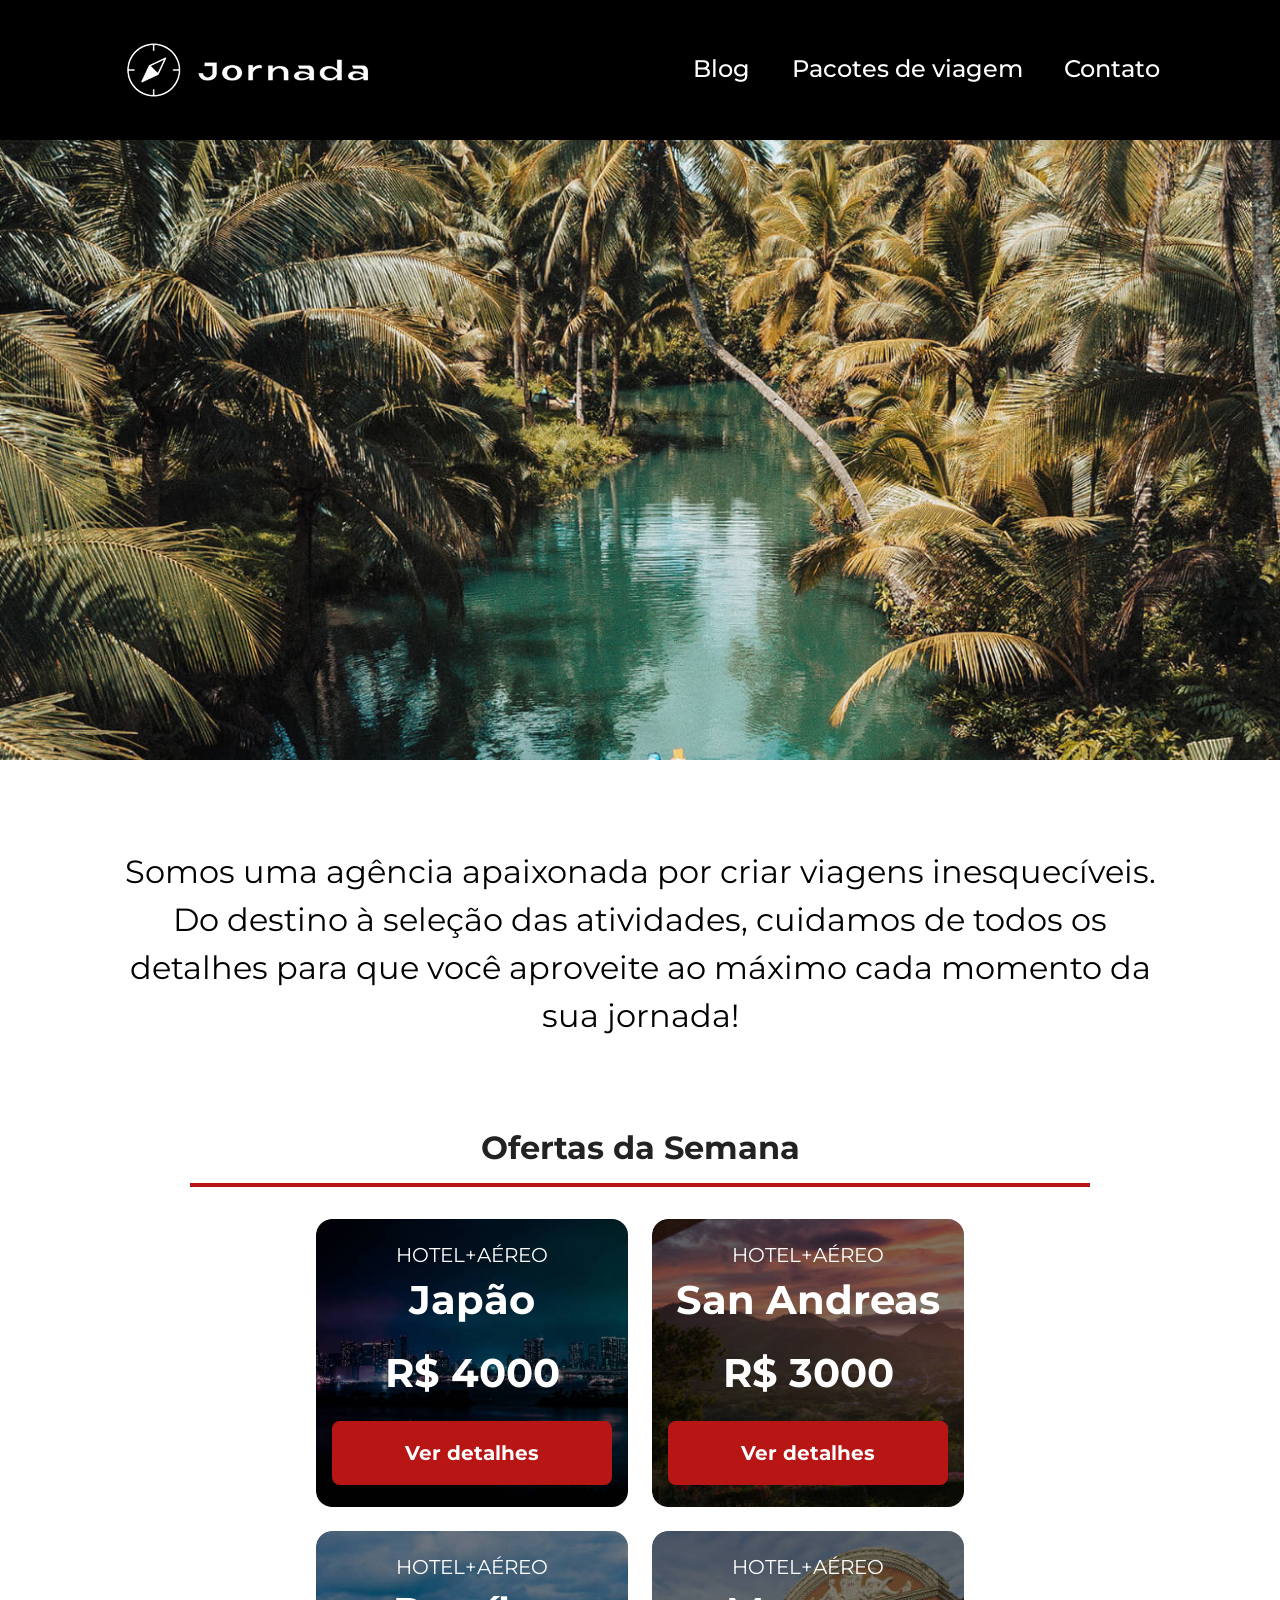
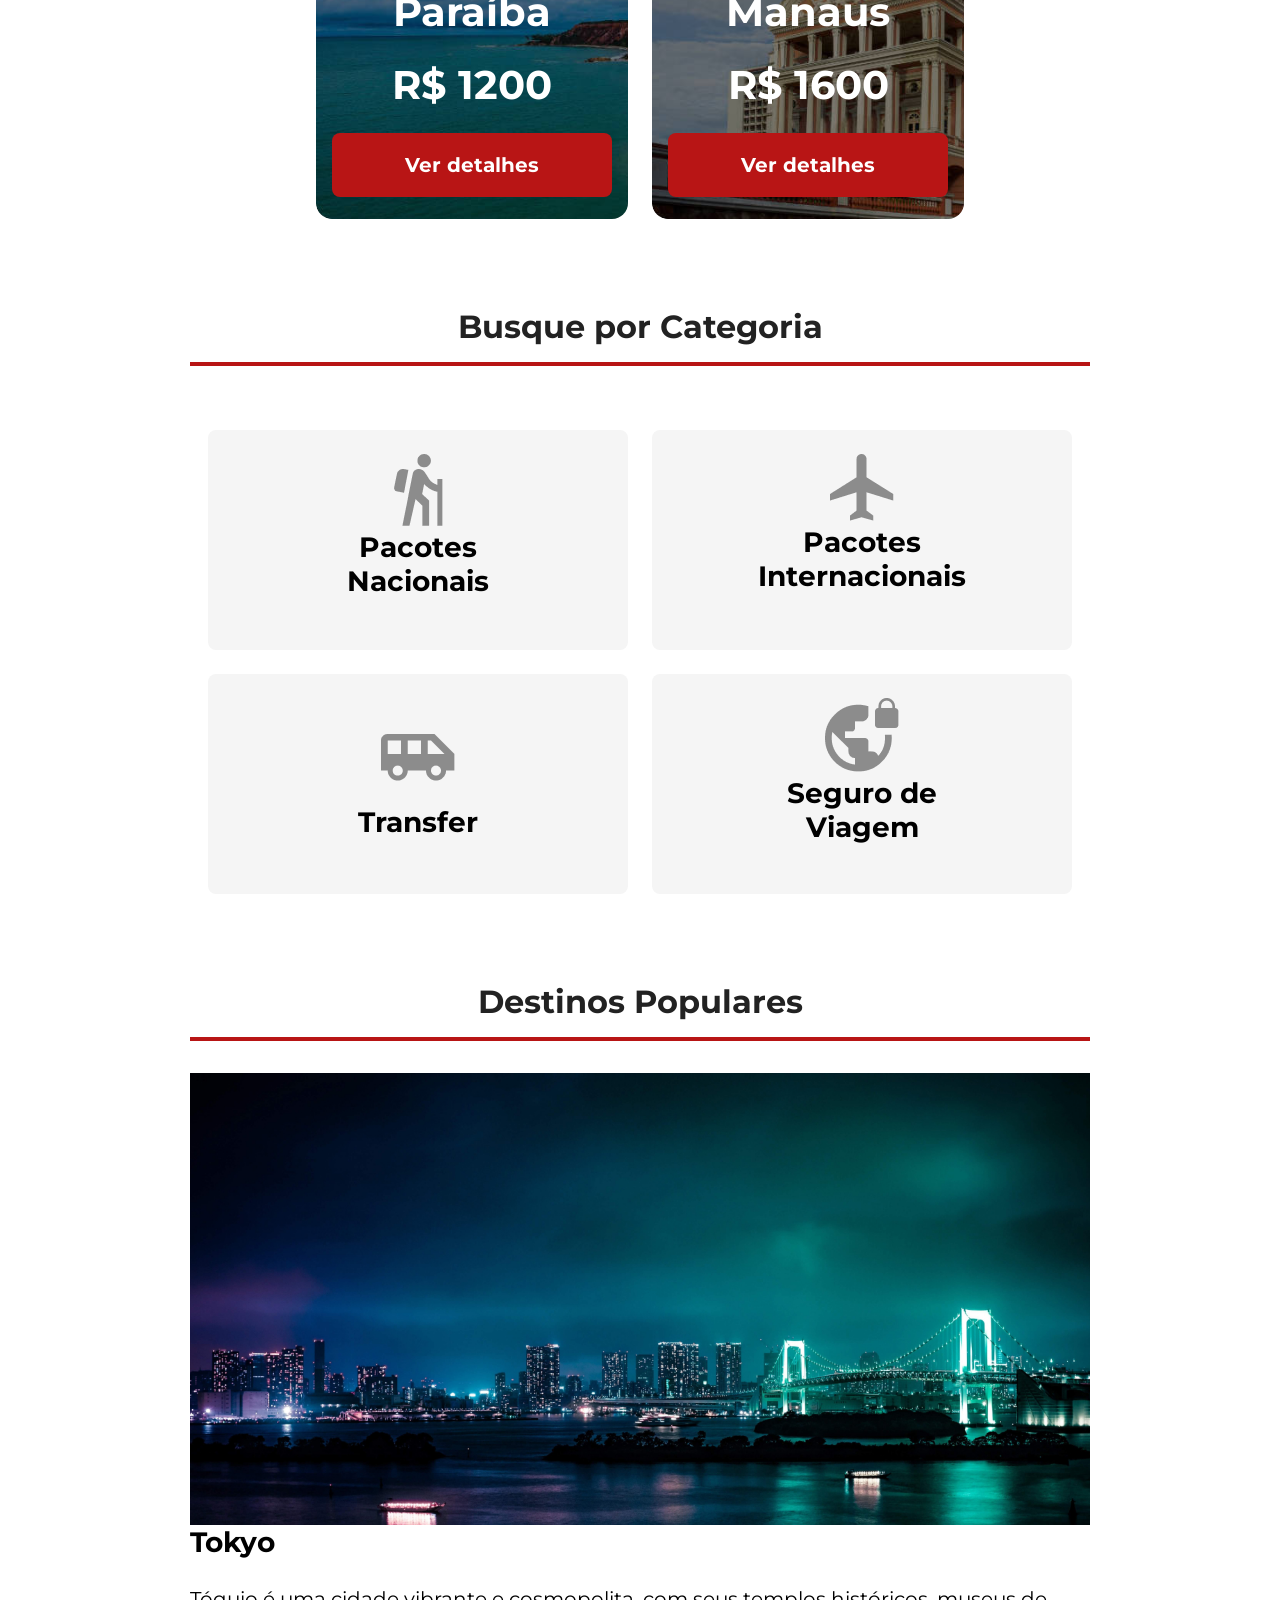
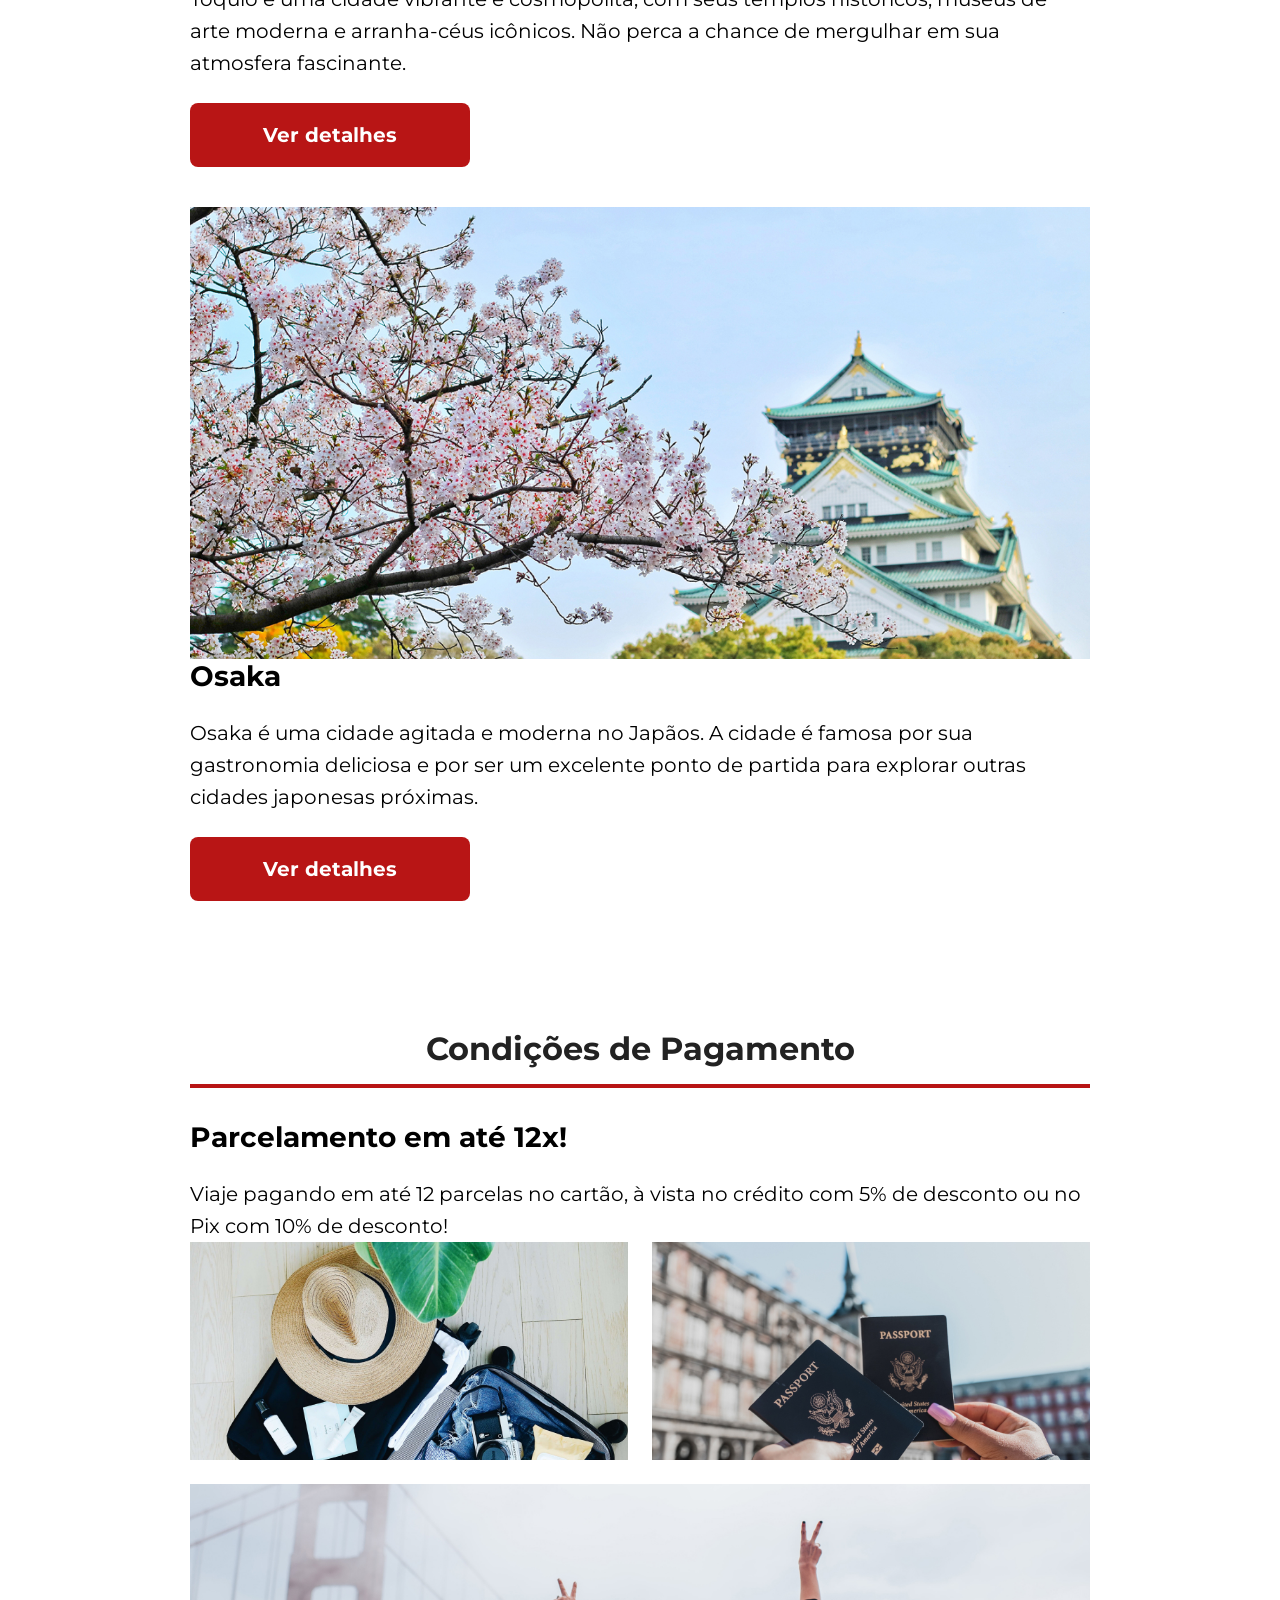
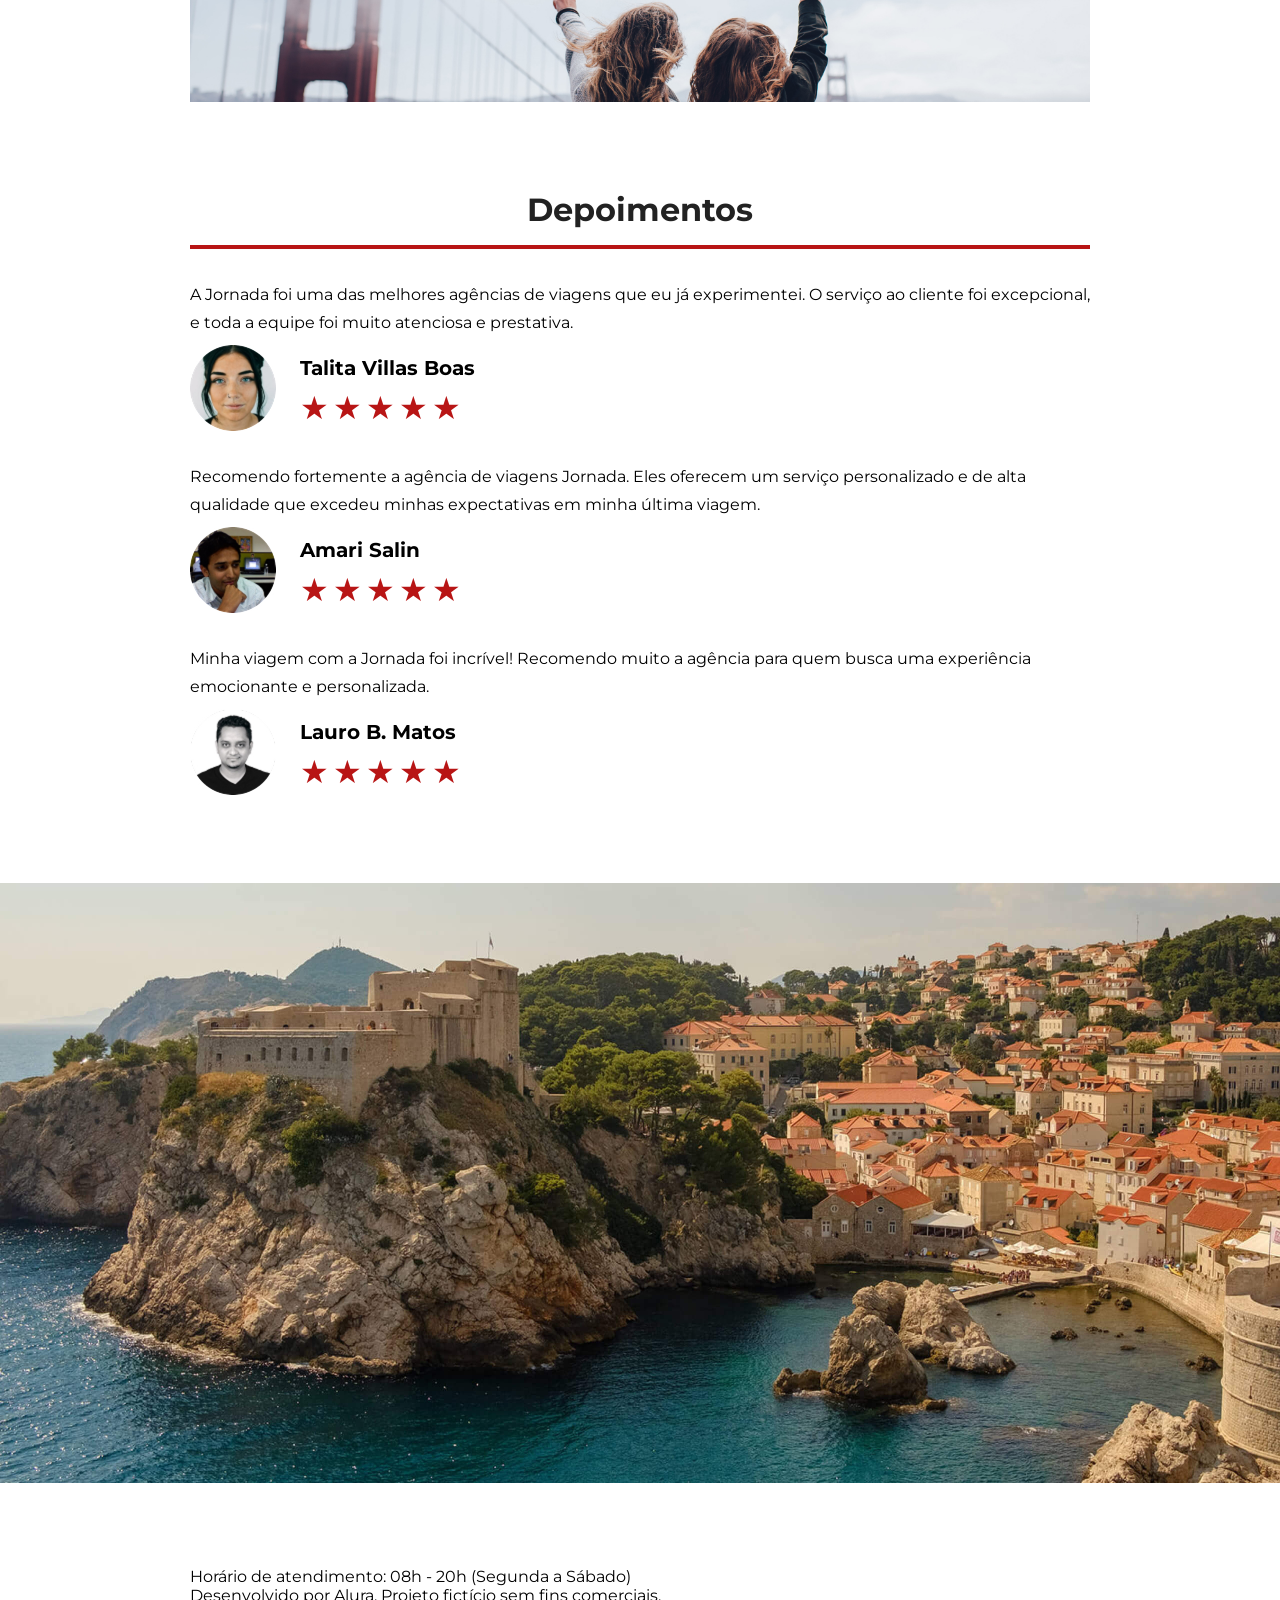
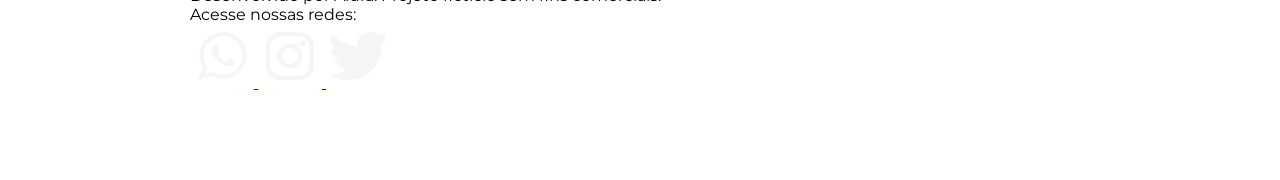
==== index.html @ f77725d2 "Corrige o bottom-hero" ====
<!doctype html>
<html lang="pt-br">
  <head>
    <meta charset="UTF-8" />
    <meta name="viewport" content="width=device-width, initial-scale=1.0" />
    <link rel="stylesheet" href="css/style.css" />
    <title>Jornada Viagens</title>
  </head>
  <body>
    <header class="main-header">
      <a class="logo" href="index.html" title="voltar para a página inicial">
        <img class="img-mobile" src="img/bussola-jornada-branca.png" alt="Bussola do logo Jornada Viagens na cor branca"/>
        <img class="img-desktop" src="img/bussola-texto-jornada-branco.png" alt="Logo Jornada Viagens na cor branca"/>
      </a>
      <div class="navigation-menu">
        <input type="checkbox" id="menu" hidden/>
        <label for="menu">
          <img src="img/menu.png" alt="menu"/>
        </label>
        <nav>
          <ul class="list-links">
            <li><a href="blog.html" target="_blank" title="acessar Blog">Blog</a></li>
            <li><a href="pacotes.html" target="_blank" title="acessar Pacotes de viagem">Pacotes de viagem</a></li>
            <li><a href="contato.html" target="_blank" title="acessar Contato">Contato</a></li>
          </ul>
        </nav>
    </div>
    </header>
    <section class="hero">
      <div class="hero-img"></div>
      <h2>Somos uma agência apaixonada por criar viagens inesquecíveis. Do destino à seleção das atividades, cuidamos de todos os detalhes para que você aproveite ao máximo cada momento da sua jornada!</h2>
    </section>
    <section class="offers">
      <div class="section-title">
        <h2>Ofertas da Semana</h2>
        <hr></hr>
      </div>
    
      <div class="offers-card">
        <article class="card japao">
          <header>
            <p>HOTEL+AÉREO</p>
            <h3>Japão <br> 
              <span>R$ 4000</span>
            </h3>
          </header>
          <footer>
            <a href="#" class="button">Ver detalhes</a>
          </footer>
        </article>
      
        <article class="card san-andreas">
          <header>
            <p>HOTEL+AÉREO</p>
            <h3>San Andreas
              <span>R$ 3000</span>
            </h3>
          </header>
          <footer>
            <a href="#" class="button">Ver detalhes</a>
          </footer>
        </article>
    
        <article class="card paraiba">
          <header>
            <p>HOTEL+AÉREO</p>
            <h3>Paraíba
              <span>R$ 1200</span>
            </h3>
          </header>
          <footer>
            <a href="#" class="button">Ver detalhes</a>
          </footer>
        </article>
      
        <article class="card manaus">
          <header>
            <p>HOTEL+AÉREO</p>
            <h3>Manaus
              <span>R$ 1600</span>
            </h3>
          </header>
          <footer>
            <a href="#" class="button">Ver detalhes</a>
          </footer>
        </article>
      </div>

    </section>

    <section class="categories">
      <div class="section-title">
        <h2>Busque por Categoria</h2>
        <hr></hr>
      </div>
      <div class="categories-cards">
        <a class="card" href="#" target="_blank" title="Busque pela categoria Pacotes Nacionais">
          <img src="img/pacotes-nacionais.png" alt="Icone cinza representando uma pessoa fazendo caminhada">
          <h3 class="content-title">
              Pacotes <br />
              Nacionais
          </h3>
        </a>

        <a class="card" href="#" target="_blank" title="Busque pela categoria Pacotes Internacionais">
          <img src="img/pacotes-internacionais.png" alt="Icone cinza representando um avião">
          <h3 class="content-title">
              Pacotes <br />
              Internacionais
          </h3>
        </a>

        <a class="card single-line transfer" href="#" target="_blank" title="Busque pela categoria Transfer">
          <img src="img/transfer.png" alt="Icone cinza representando uma van">
          <h3 class="content-title">
              Transfer
          </h3>
        </a>

        <a class="card" href="#" target="_blank" title="Busque pela categoria Seguro de Viagem">
          <img src="img/seguro-viagem.png" alt="Icone cinza representando a imagem de um planeta com cadeado">
          <h3 class="content-title">
              Seguro de <br />
              Viagem
          </h3>
        </a>
      </div>        
    </section>

    <section class="destinations">
      <div class="section-title">
        <h2>Destinos Populares</h2>
        <hr></hr>
      </div>

      <div class="destination-items">
        <article class="item">
            <header>
            <div class="img-item tokyo"></div>
            <h4 class="content-title">Tokyo</h4>
            </header>
            <p class="content-text">Tóquio é uma cidade vibrante e cosmopolita, com seus templos históricos, museus de arte moderna e arranha-céus icônicos. Não perca a chance de mergulhar em sua atmosfera fascinante.</p>
            <footer>
              <a href="#" class="button button--text" target="_blank" title="Veja mais detalhes do destino Tóquio">Ver detalhes</a>
            </footer>  
        </article>

        <article class="item">
            <header>
            <div class="img-item osaka"></div>
            <h4 class="content-title">Osaka</h4>
            </header>
            <p class="content-text">Osaka é uma cidade agitada e moderna no Japãos. A cidade é famosa por sua gastronomia deliciosa e por ser um excelente ponto de partida para explorar outras cidades japonesas próximas.</p>
            <footer>
              <a href="#" class="button button--text" target="_blank" title="Veja mais detalhes do destino Osaka">Ver detalhes</a>
            </footer>  
        </article>
      </div>

    </section>

    <section class="payments">
      <div class="section-title">
        <h2>Condições de Pagamento</h2>
        <hr></hr>
      </div>

      <div class="content-container">
      <div class="text-content">
        <h3 class="content-title">Parcelamento em até 12x!</h3>
        <p class="content-text">Viaje pagando em até 12 parcelas no cartão, à vista no crédito com 5% de desconto ou no Pix com 10% de desconto! </p>
      </div>

      <div class="image-content">
        <div class="image first"></div>
        <div class="image second"></div>
        <div class="image third colspan-2"></div>
      </div>
      </div>
    
    </section>

    <section class="testimonial">
      <div class="section-title">
        <h2>Depoimentos</h2>
        <hr></hr>
      </div>
      <div class="testimonial-container">
        <article>
          <header>
            <p>A Jornada foi uma das melhores agências de viagens que eu já experimentei. O serviço ao cliente foi excepcional, e toda a equipe foi muito atenciosa e prestativa.</p>
          </header>
          <footer>
            <img src="img/avatar-talita.jpg" alt="imagem de perfil da cliente Talita Villas Boas">
            <div class="profile-content">
              <h4>Talita Villas Boas</h4>
              <div class="rating">
                <span class="star">★</span>
                <span class="star">★</span>
                <span class="star">★</span>
                <span class="star">★</span>
                <span class="star">★</span>
              </div>
            </div>
          </footer>
        </article>
                        
        <article>
          <header>
            <p>Recomendo fortemente a agência de viagens Jornada. Eles oferecem um serviço personalizado e de alta qualidade que excedeu minhas expectativas em minha última viagem.</p>
          </header>
          <footer>
            <img src="img/avatar-amari.jpg" alt="imagem de perfil da cliente Amari Salin">
            <div class="profile-content">
              <h4>Amari Salin</h4>
              <div class="rating">
                <span class="star">★</span>
                <span class="star">★</span>
                <span class="star">★</span>
                <span class="star">★</span>
                <span class="star">★</span>
              </div>
            </div>
          </footer>
        </article>
      
        <article>
          <header>
            <p>Minha viagem com a Jornada foi incrível! Recomendo muito a agência para quem busca uma experiência emocionante e personalizada.</p>
          </header>
          <footer>
            <img src="img/avatar-lauro.jpg" alt="imagem de perfil da cliente Lauro B. Matos">
            <div class="profile-content">
              <h4>Lauro B. Matos</h4>
              <div class="rating">
                <span class="star">★</span>
                <span class="star">★</span>
                <span class="star">★</span>
                <span class="star">★</span>
                <span class="star">★</span>
              </div>
            </div>
          </footer>
        </article>
      </div>  
    </section>

    <section class="bottom-hero">
      <div class="hero-img"></div> 
    </section>

    <section class="footer">
      <img src="img/logo-branco.png" alt="logo branco da jornada viagens">
      <p>Horário de atendimento: 08h - 20h (Segunda a Sábado)</p>
      <p>Desenvolvido por Alura. Projeto fictício sem fins comerciais.</p>
    
      <div class="container-sociais">
        <p>Acesse nossas redes:</p>
        <a class="social-media" href="#" target="_blank" title="clique para acessar o whatsapp do jornada viagens">
          <img src="img/whatsapp.png" alt="icone cinza do whatsapp">
        </a>

        <a class="social-media" href="#" target="_blank" title="clique para acessar o instagram do jornada viagens">
          <img src="img/instagram.png" alt="icone cinza do instagram">
        </a>

        <a class="social-media" href="#" target="_blank" title="clique para acessar o twitter do jornada viagens">
          <img src="img/twitter.png" alt="icone cinza do twitter">
        </a>
      </div>

    </section>

  </body>
</html>
---- css/style.css ----
@import url(global.css);
@import url(header.css);
@import url(hero.css);
@import url(offers.css);
@import url(categories.css);
@import url(destinations.css);
@import url(payments.css);
@import url(testimonials.css);
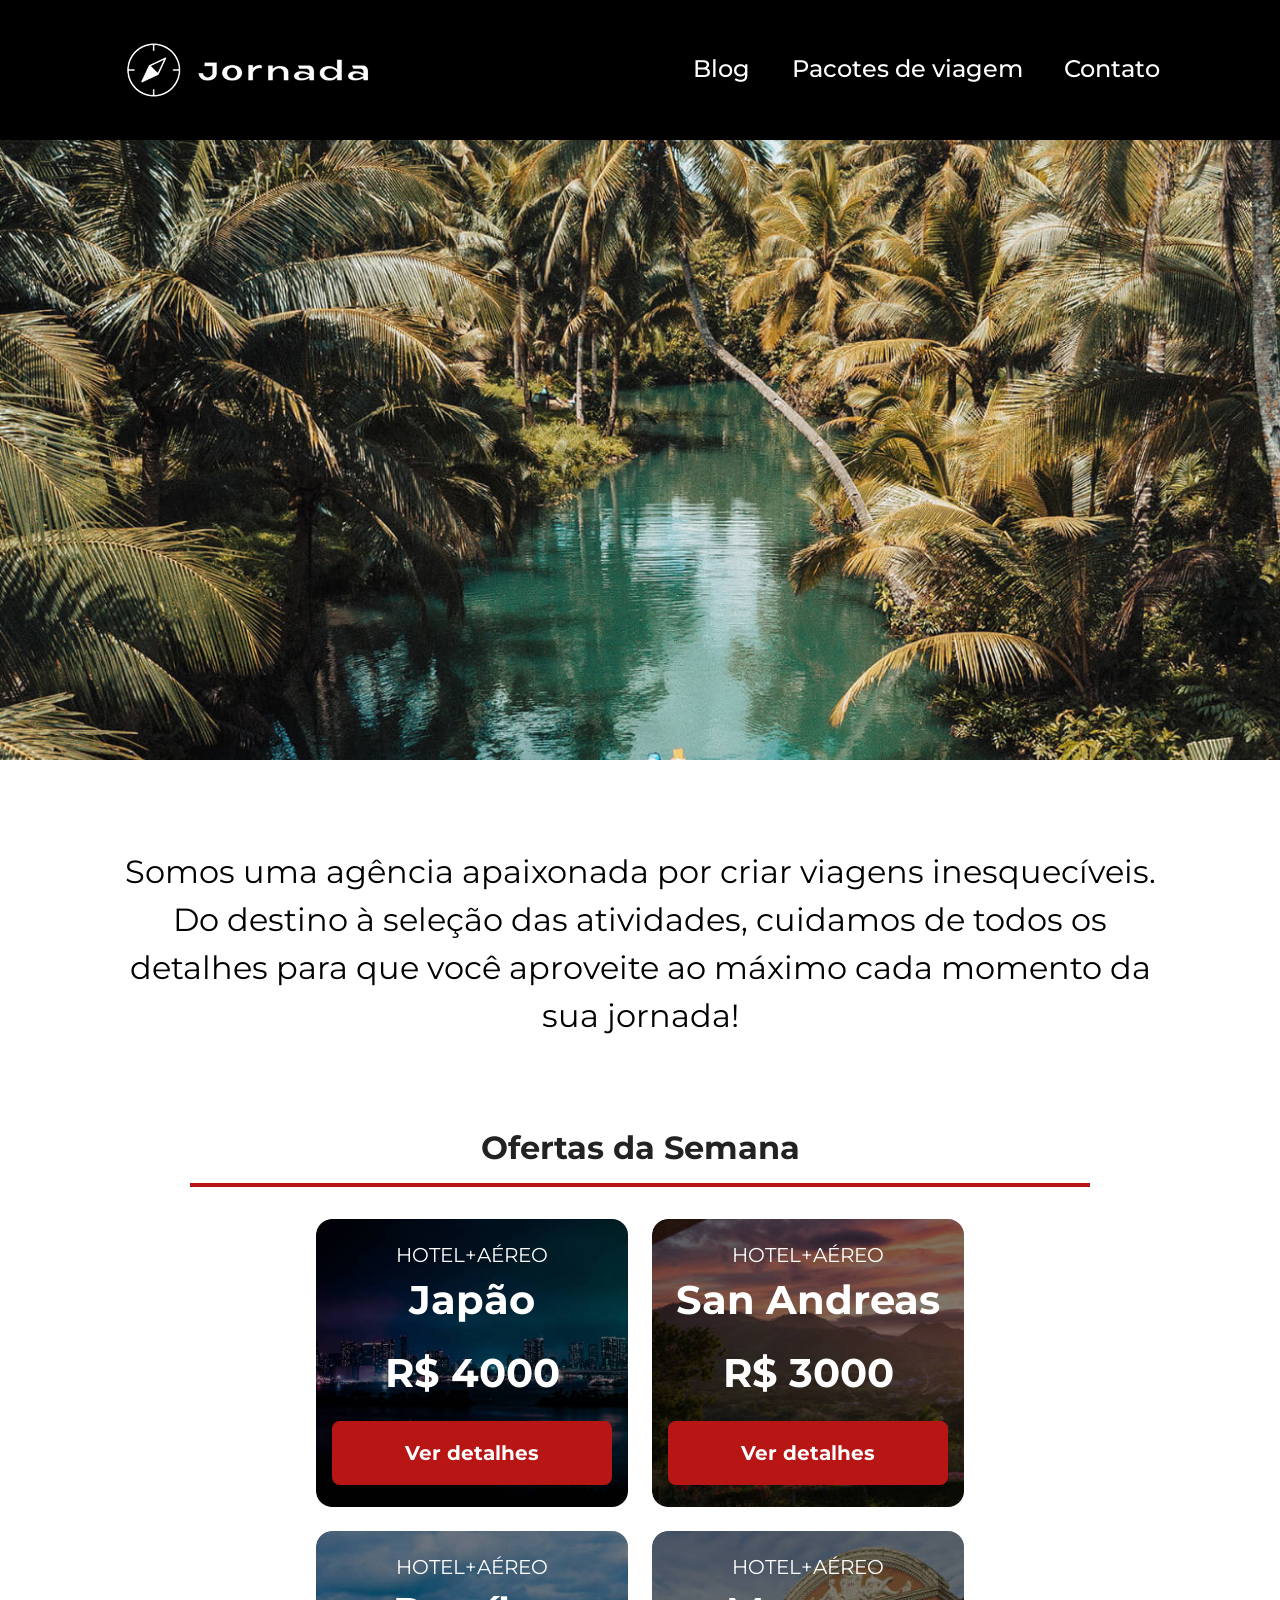
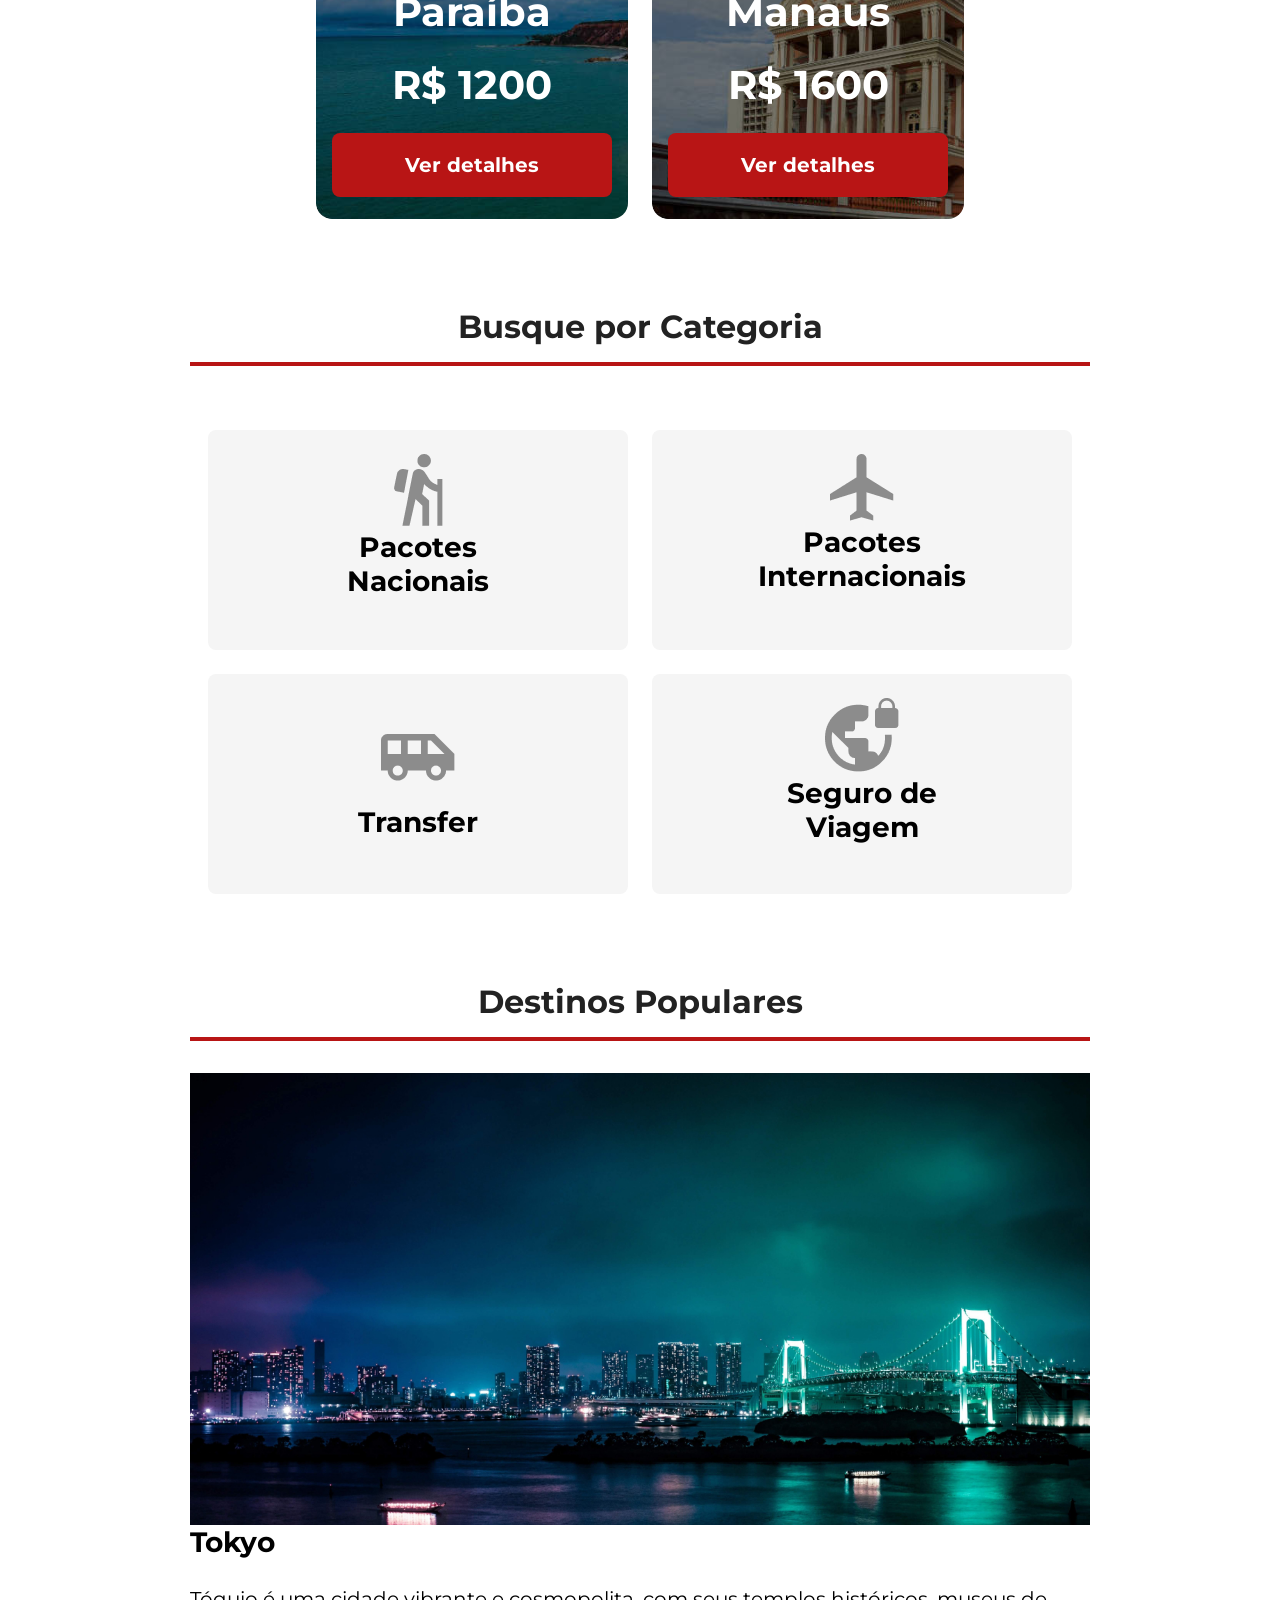
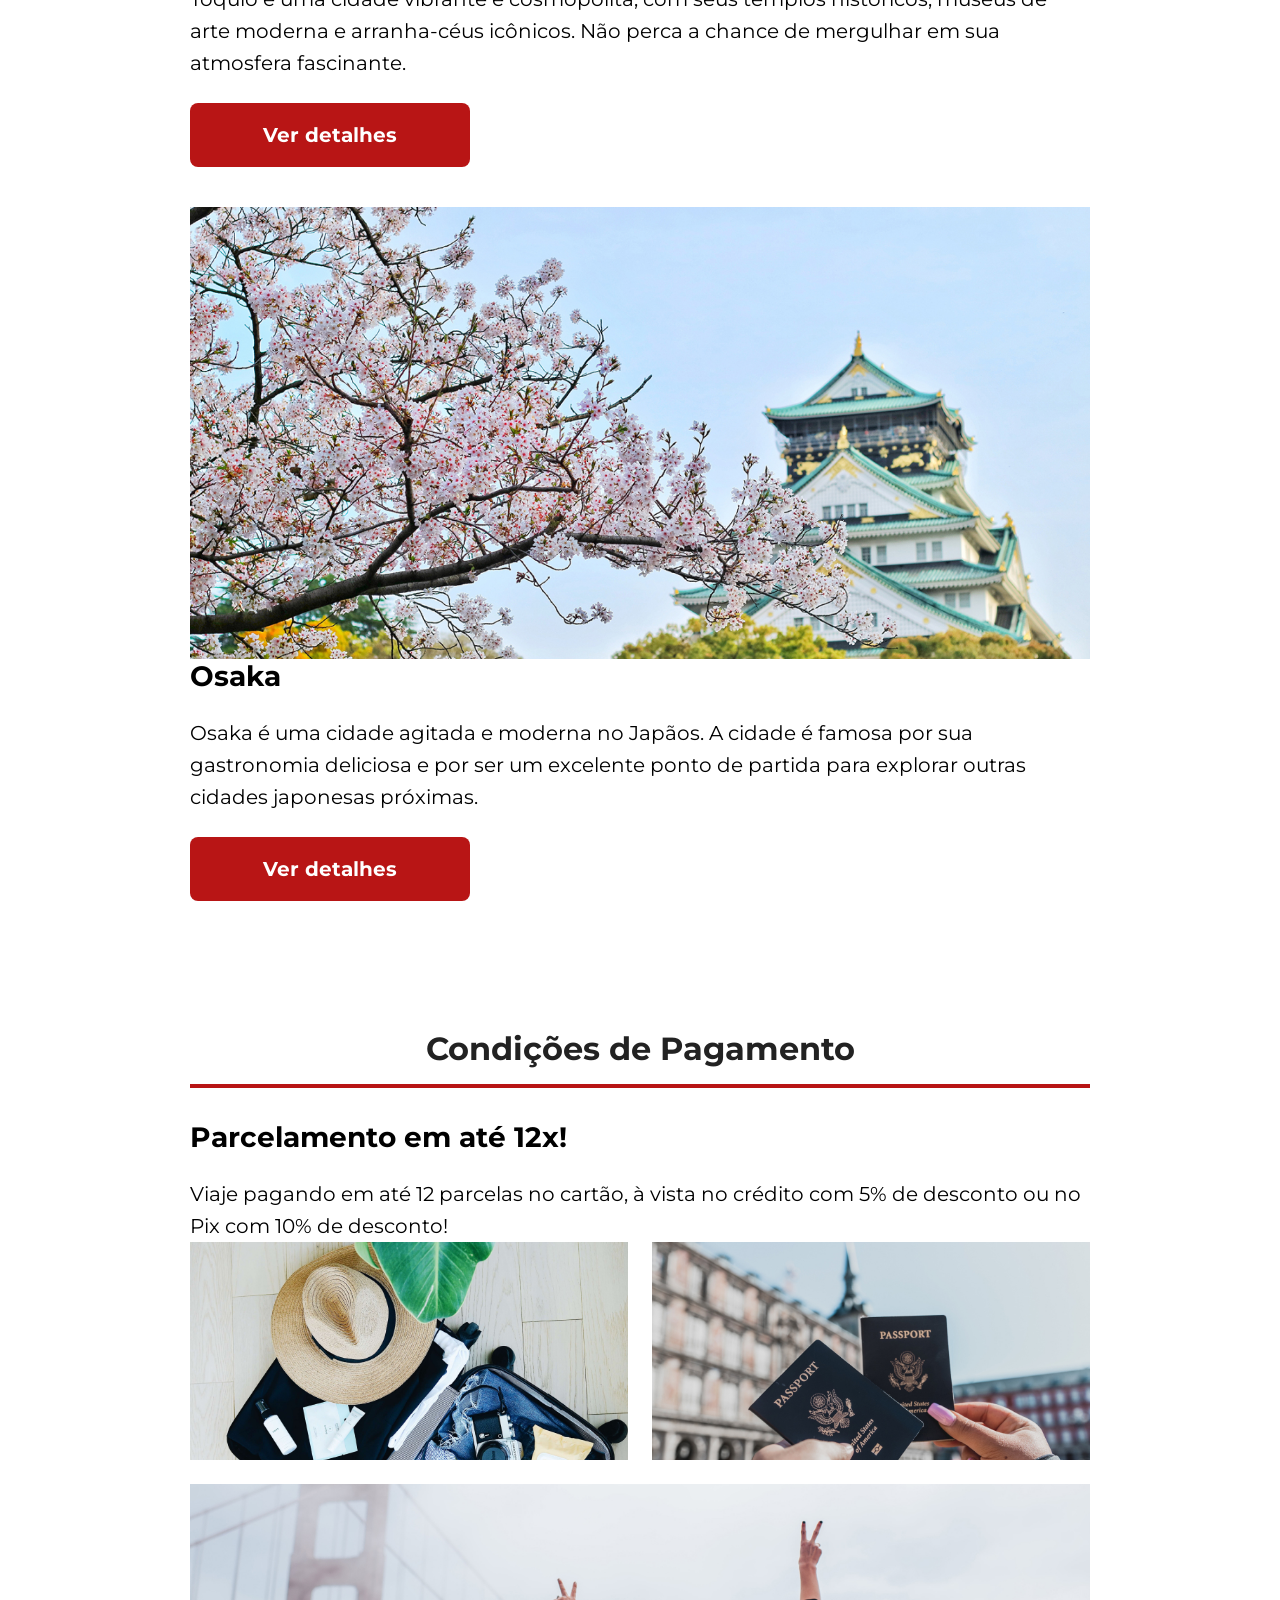
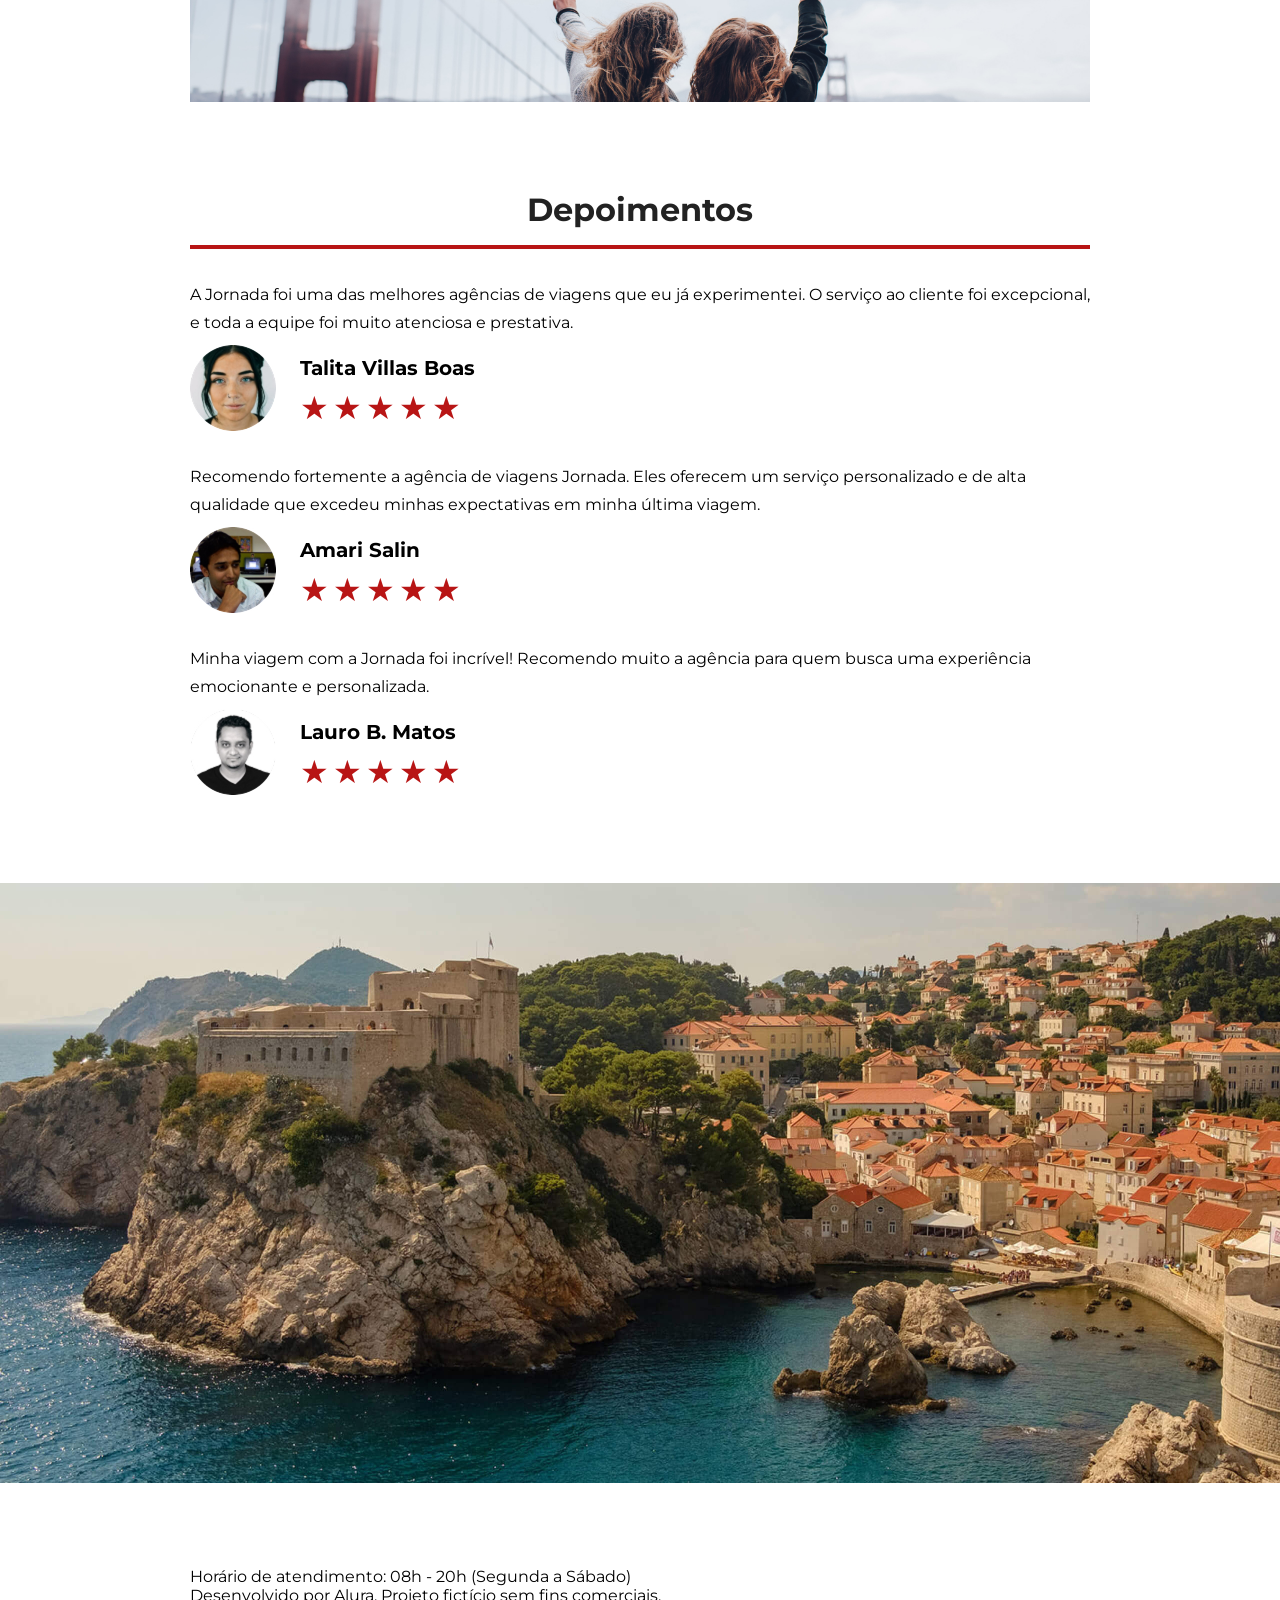
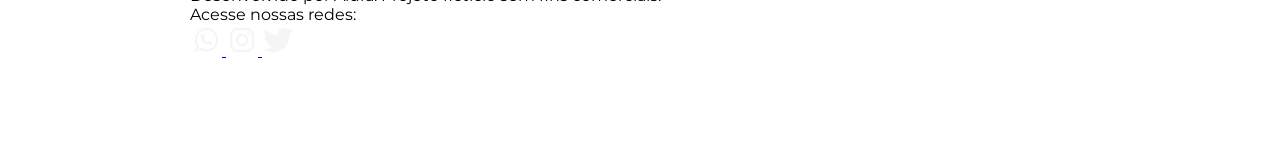
==== commit 09e08d51: "Corrige o html do footer" ====
--- a/index.html
+++ b/index.html
@@ -249,26 +249,27 @@
       <div class="hero-img"></div> 
     </section>
 
-    <section class="footer">
+    <section class="main-footer">
+      <div>
       <img src="img/logo-branco.png" alt="logo branco da jornada viagens">
       <p>Horário de atendimento: 08h - 20h (Segunda a Sábado)</p>
       <p>Desenvolvido por Alura. Projeto fictício sem fins comerciais.</p>
-    
-      <div class="container-sociais">
+      </div>
+
+      <div class="footer-social">
         <p>Acesse nossas redes:</p>
-        <a class="social-media" href="#" target="_blank" title="clique para acessar o whatsapp do jornada viagens">
-          <img src="img/whatsapp.png" alt="icone cinza do whatsapp">
-        </a>
-
-        <a class="social-media" href="#" target="_blank" title="clique para acessar o instagram do jornada viagens">
-          <img src="img/instagram.png" alt="icone cinza do instagram">
-        </a>
-
-        <a class="social-media" href="#" target="_blank" title="clique para acessar o twitter do jornada viagens">
-          <img src="img/twitter.png" alt="icone cinza do twitter">
-        </a>
-      </div>
-
+        <a class="social-media" href="#" target="_blank" title="entre em contato pelo whatsapp do jornada viagens">
+          <img src="img/whatsapp-icon.svg" alt="icone cinza do whatsapp">
+        </a>
+
+        <a class="social-media" href="#" target="_blank" title="entre em contato pelo instagram do jornada viagens">
+          <img src="img/instagram-icon.svg" alt="icone cinza do instagram">
+        </a>
+
+        <a class="social-media" href="#" target="_blank" title="entre em contato pelo twitter do jornada viagens">
+          <img src="img/twitter-icon.svg" alt="icone cinza do twitter">
+        </a>
+      </div>
     </section>
 
   </body>
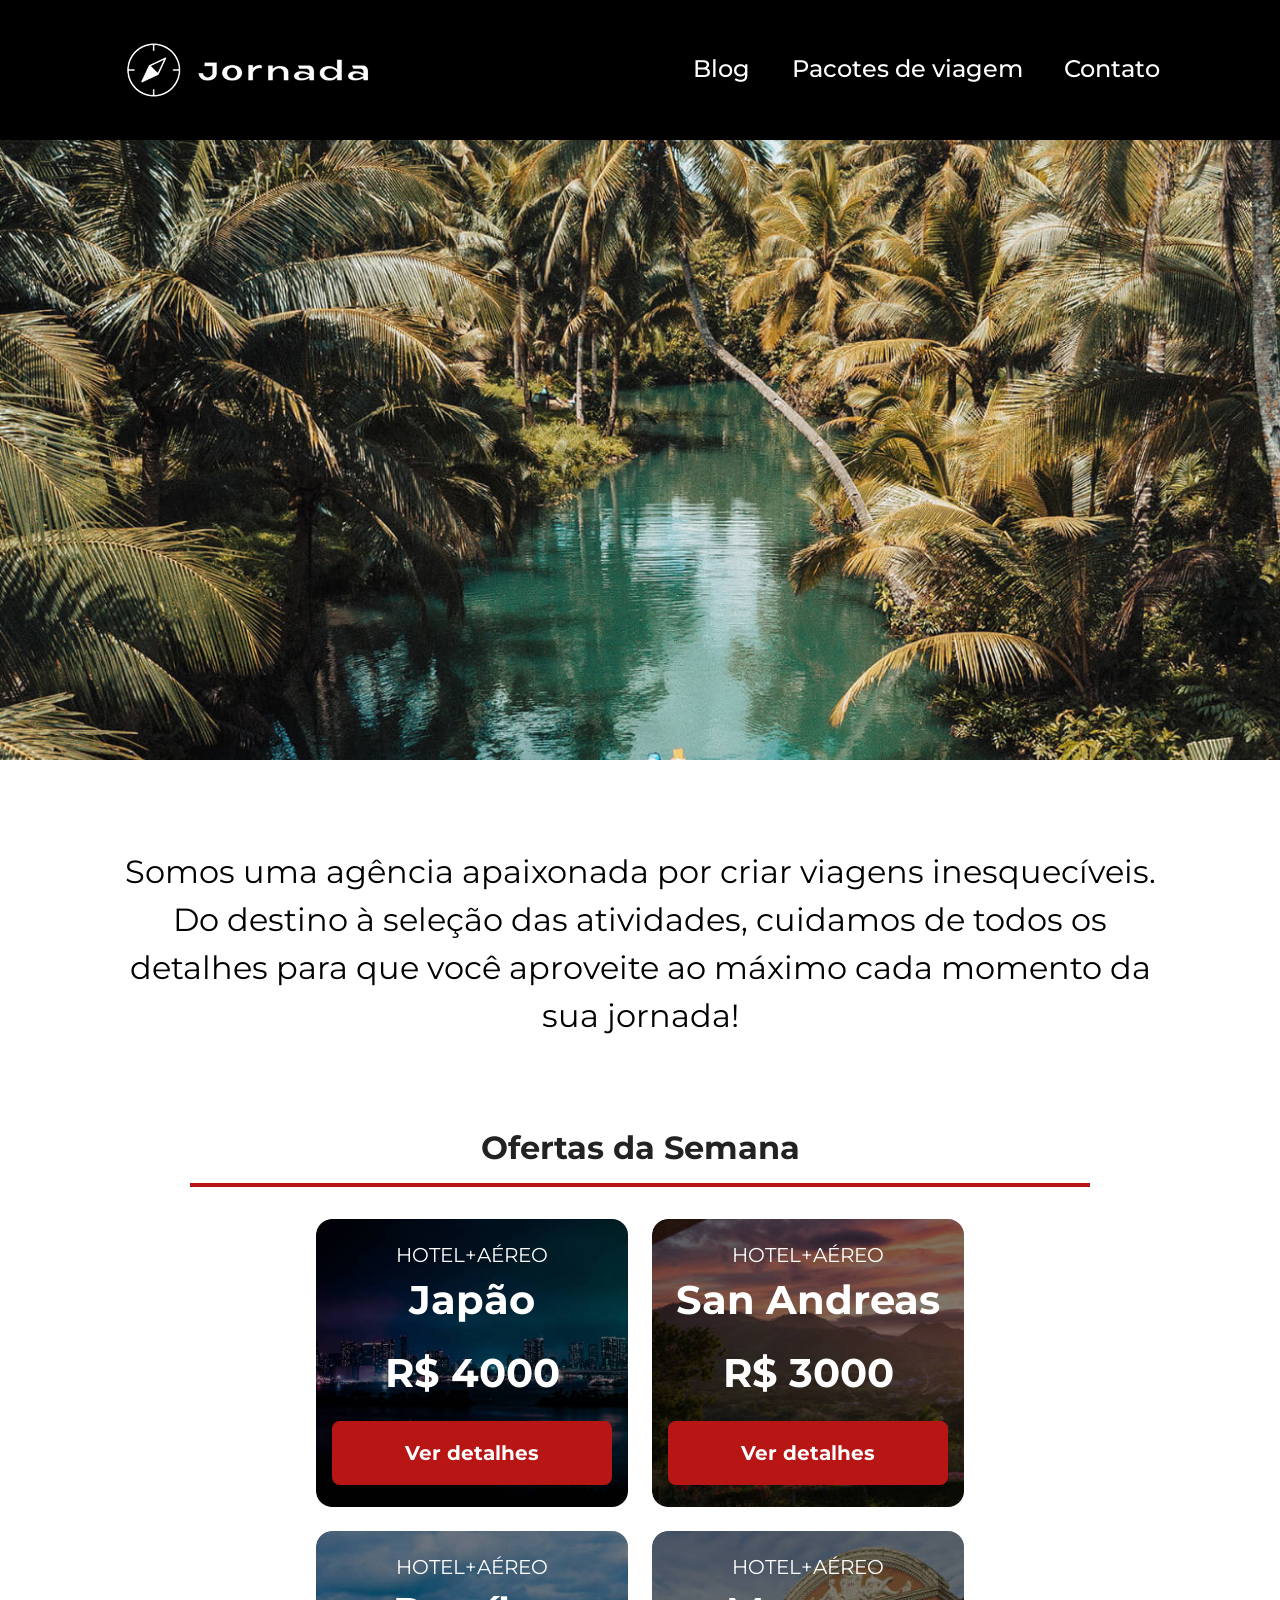
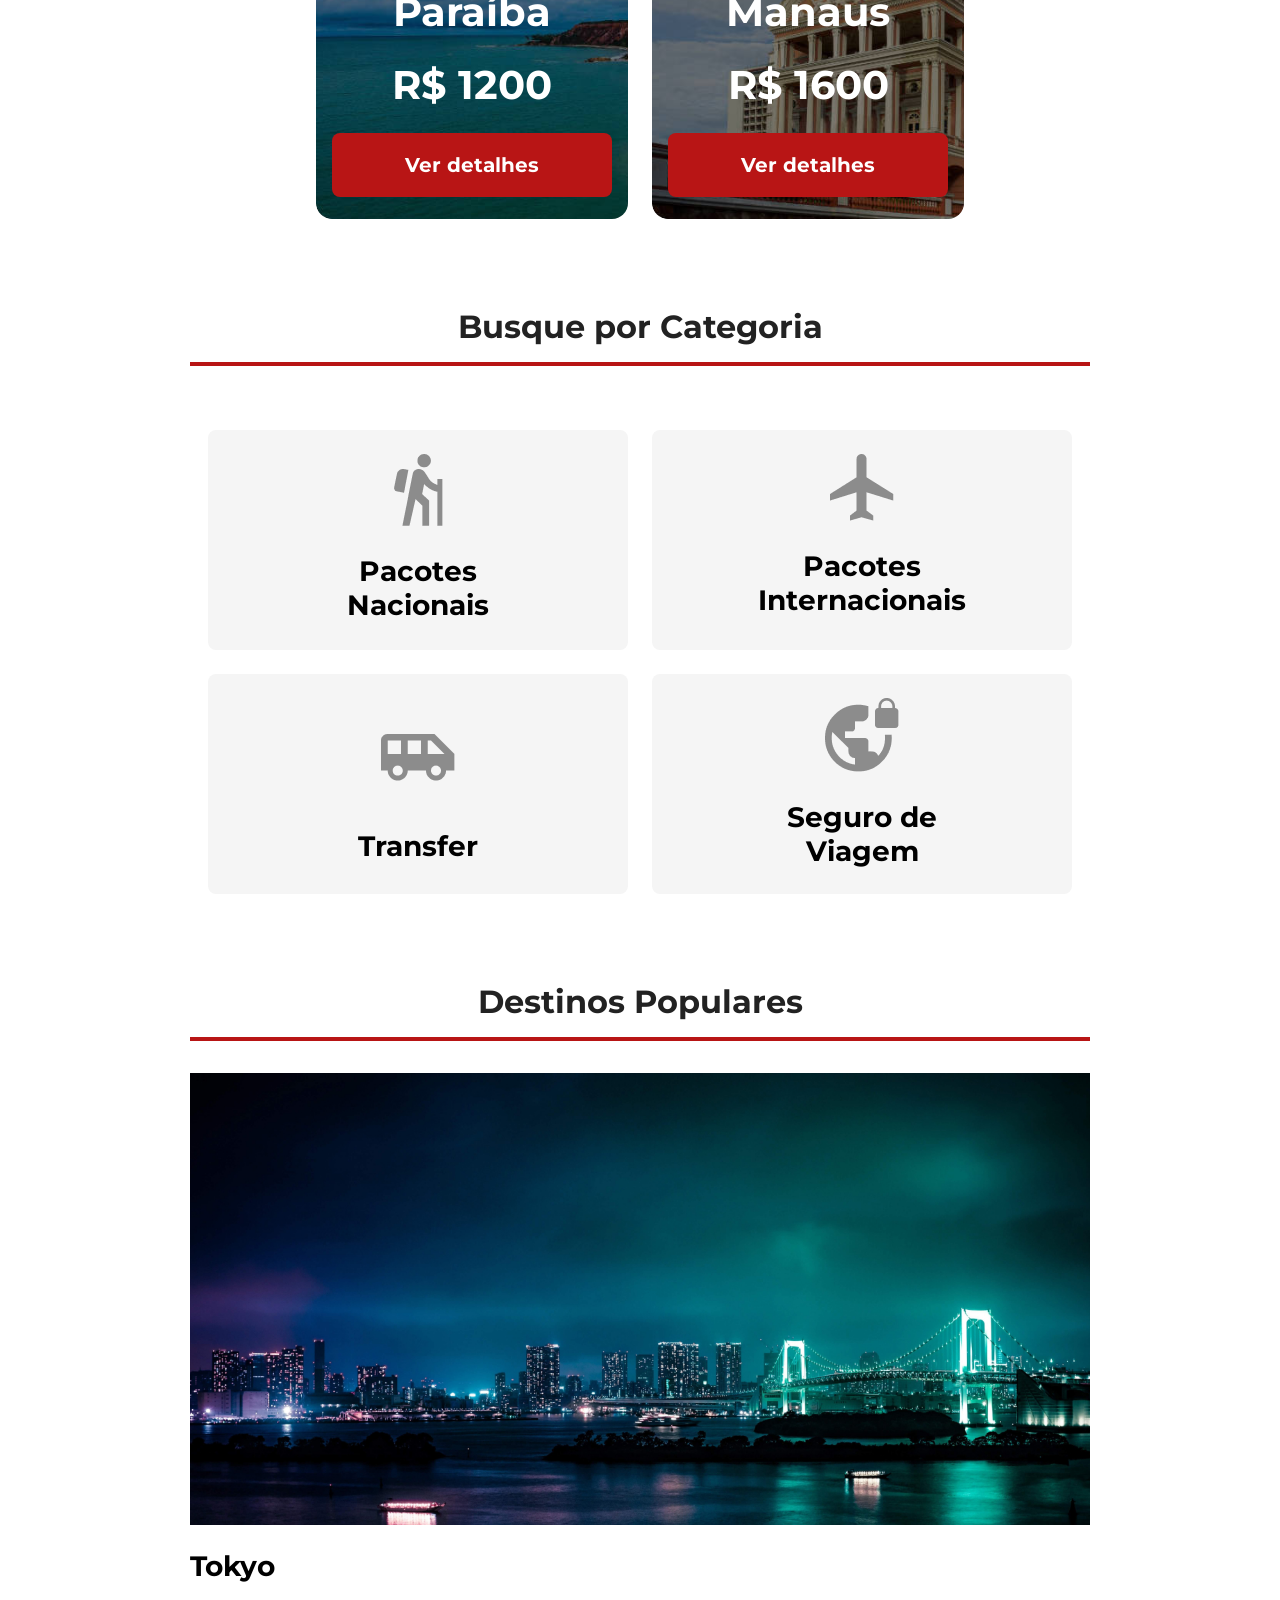
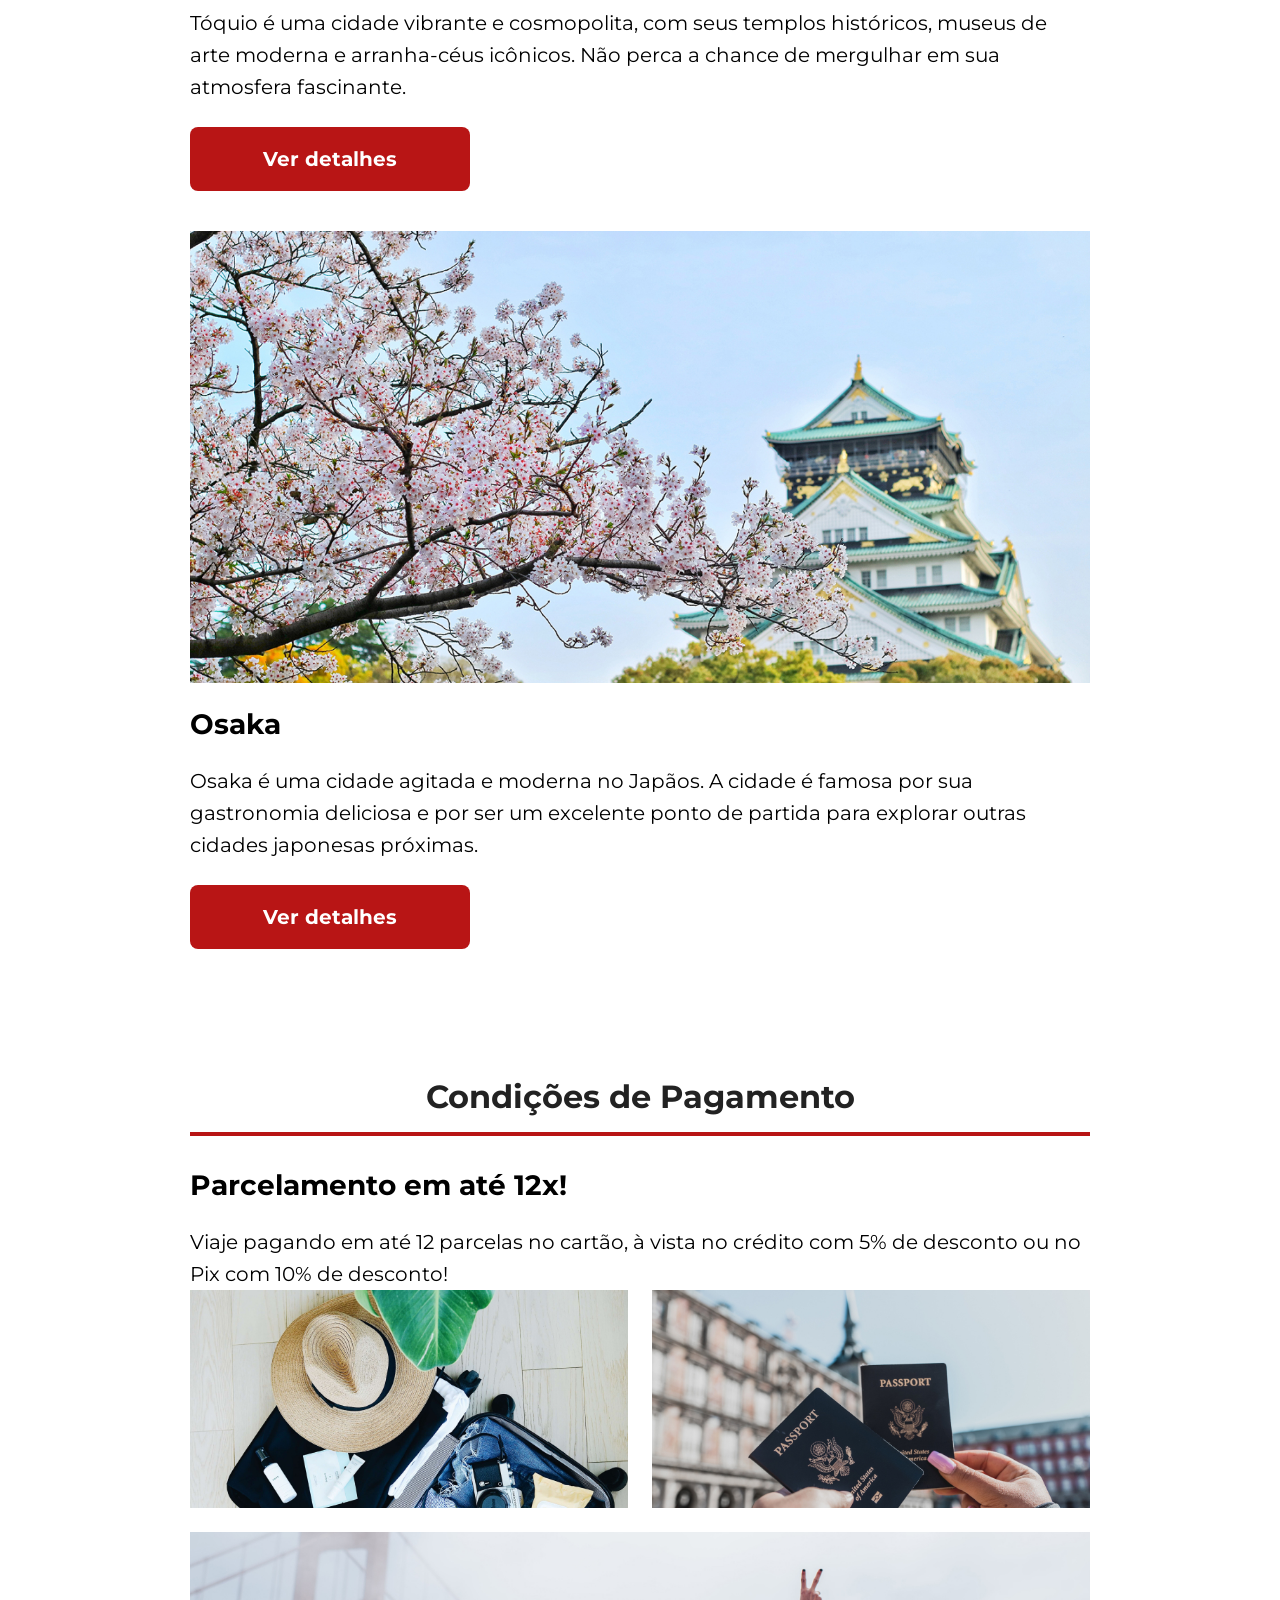
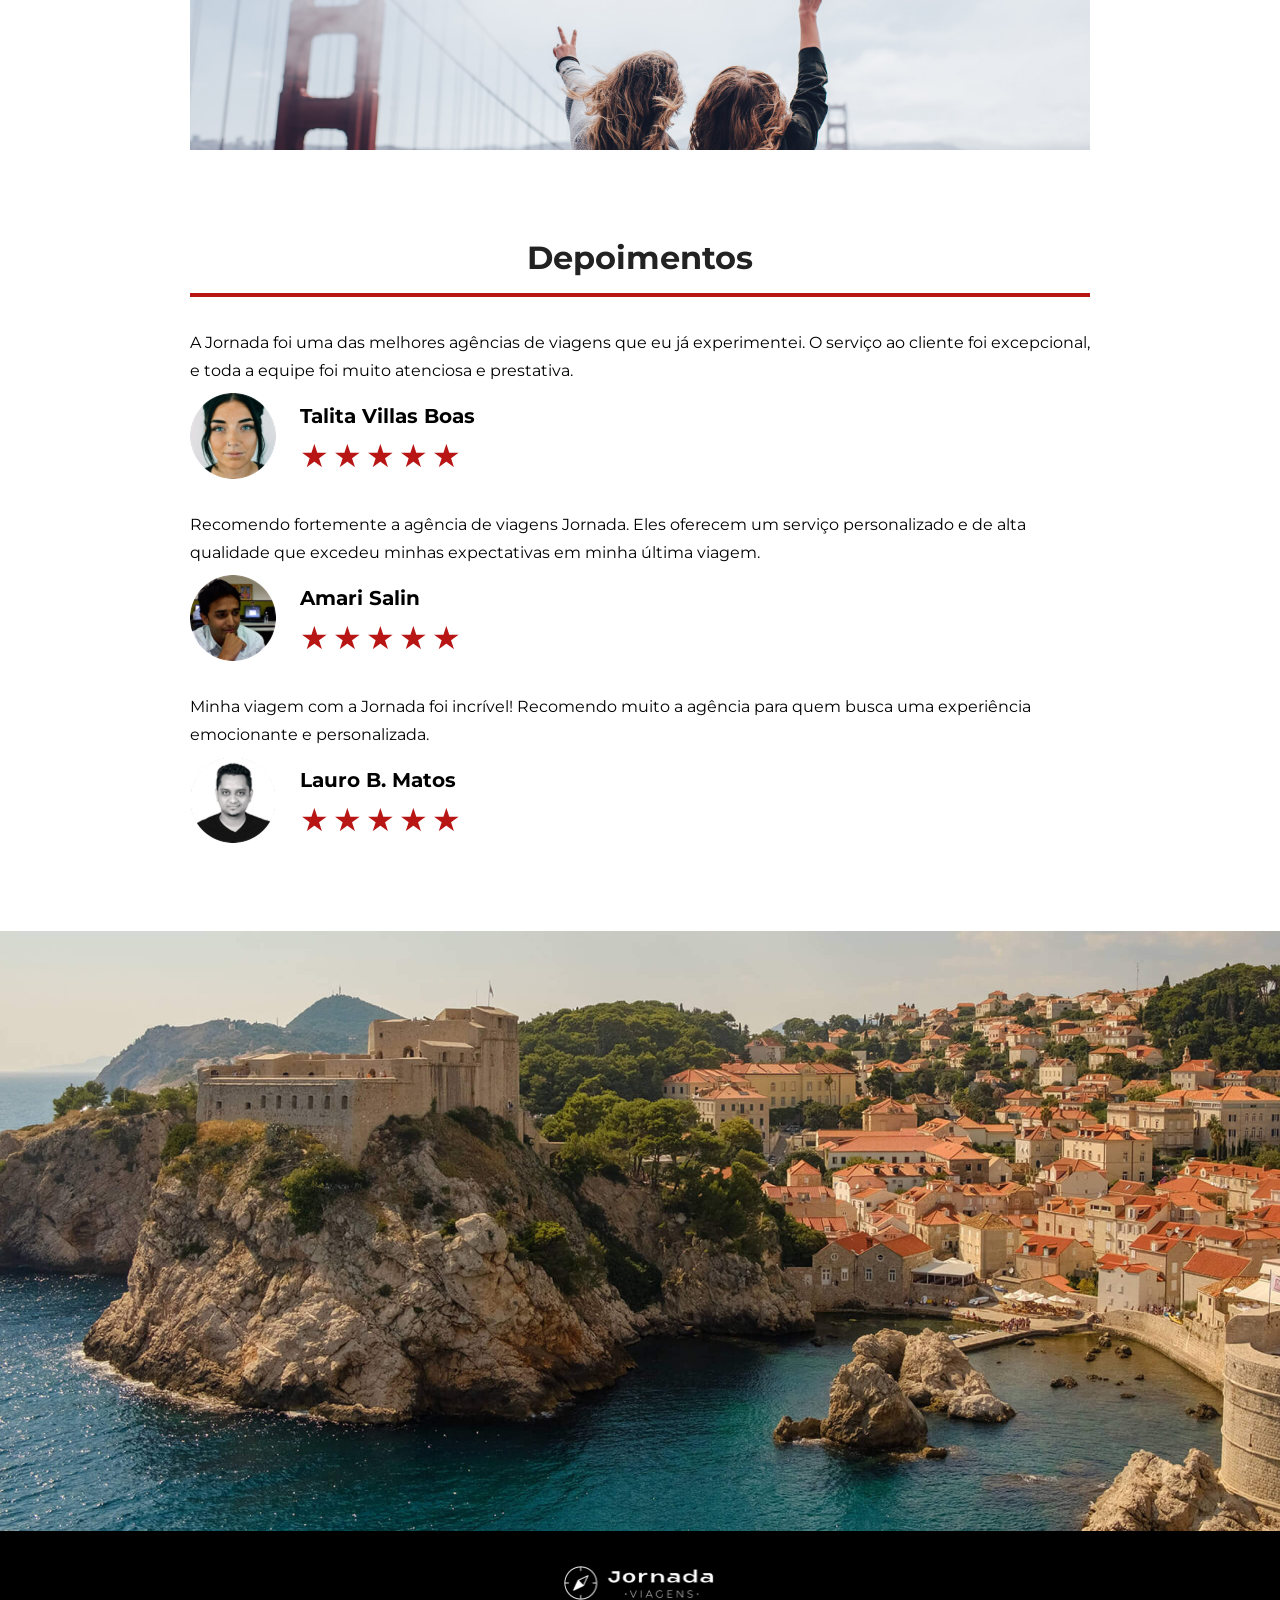
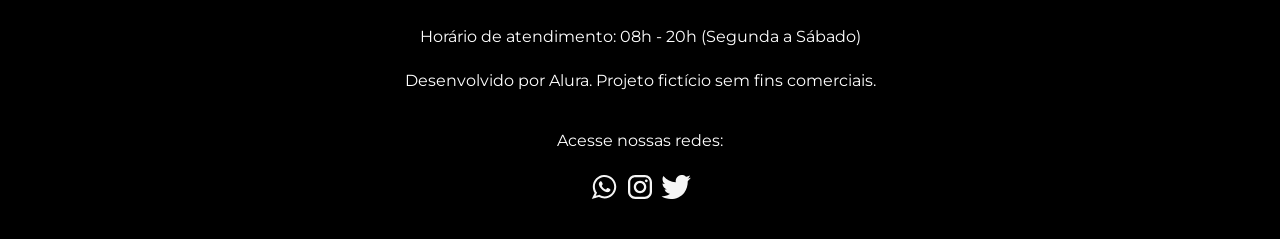
==== commit 5bb155e4: "Comeca estilizacao do footer" ====
--- a/index.html
+++ b/index.html
@@ -251,7 +251,7 @@
 
     <section class="main-footer">
       <div>
-      <img src="img/logo-branco.png" alt="logo branco da jornada viagens">
+      <img class="logo-footer" src="img/logo-branco.png" alt="logo branco da jornada viagens">
       <p>Horário de atendimento: 08h - 20h (Segunda a Sábado)</p>
       <p>Desenvolvido por Alura. Projeto fictício sem fins comerciais.</p>
       </div>
--- a/css/style.css
+++ b/css/style.css
@@ -6,3 +6,4 @@
 @import url(destinations.css);
 @import url(payments.css);
 @import url(testimonials.css);
+@import url(footer.css);
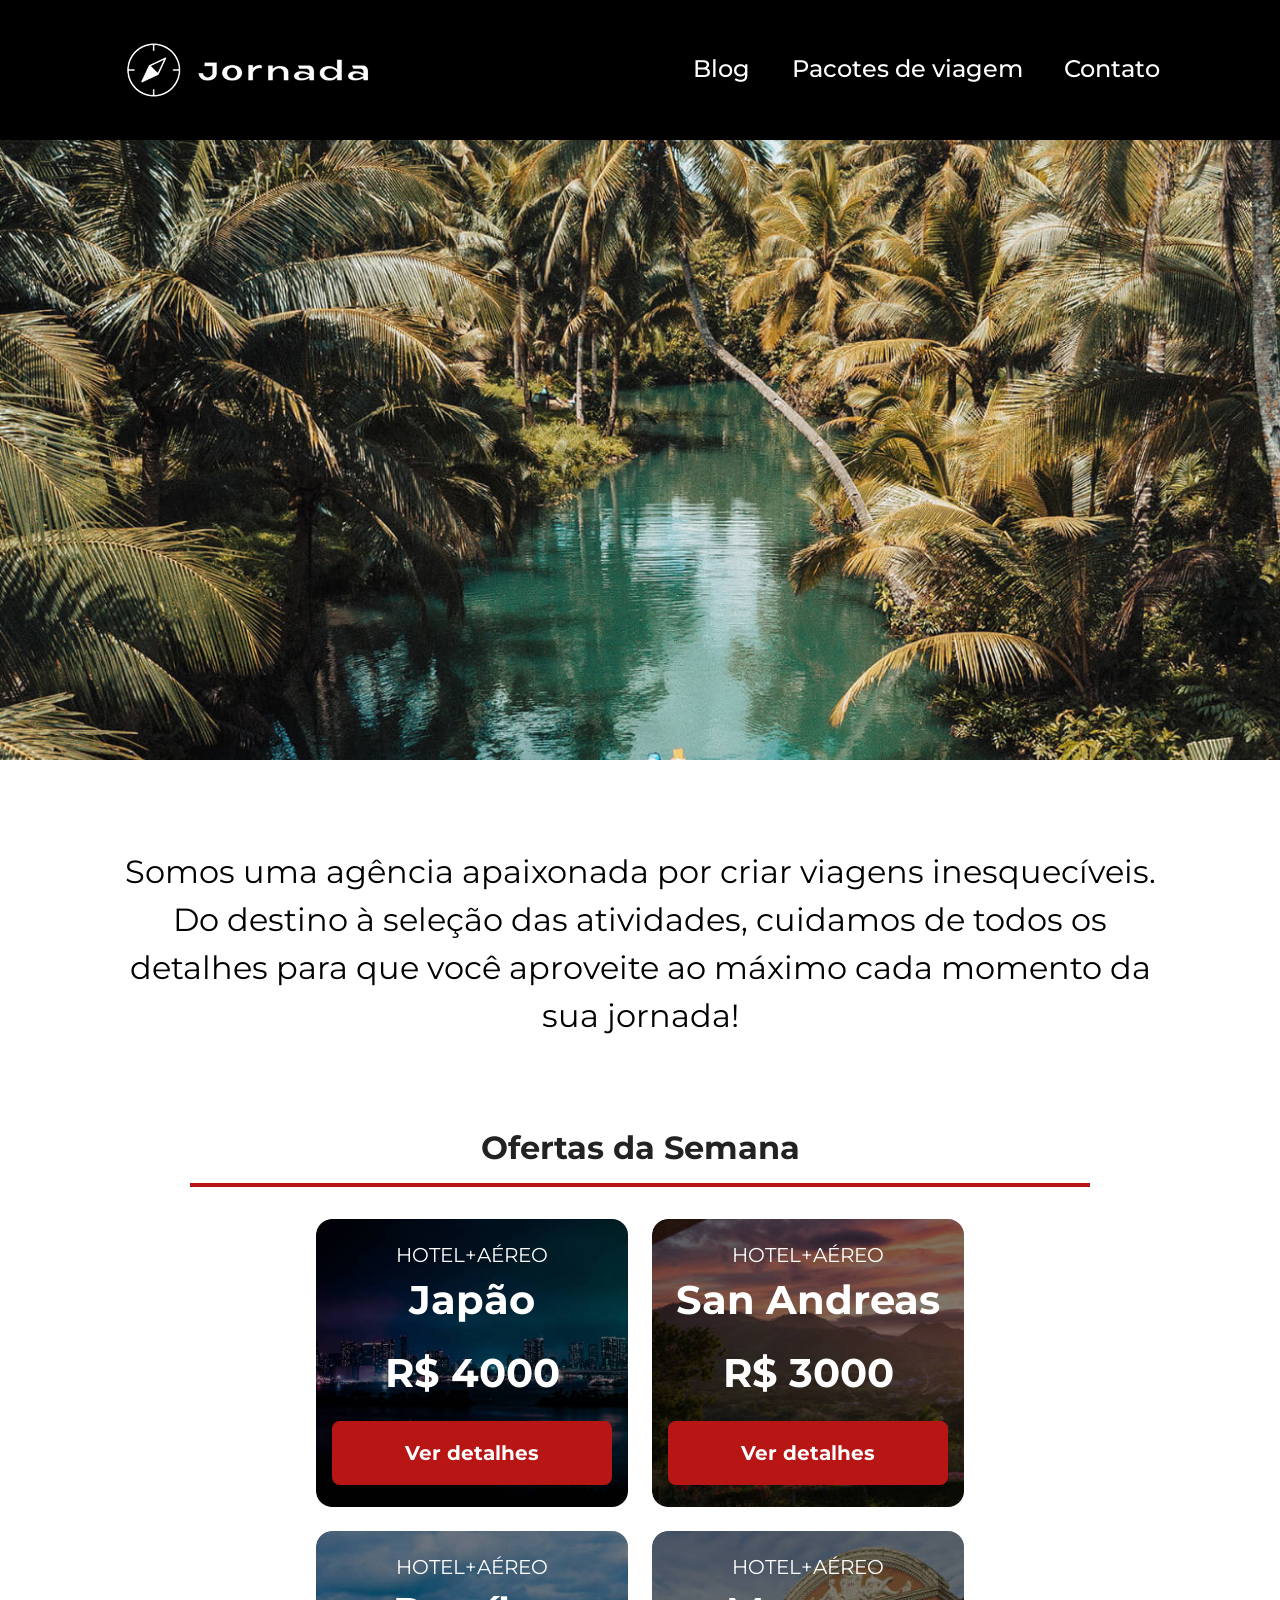
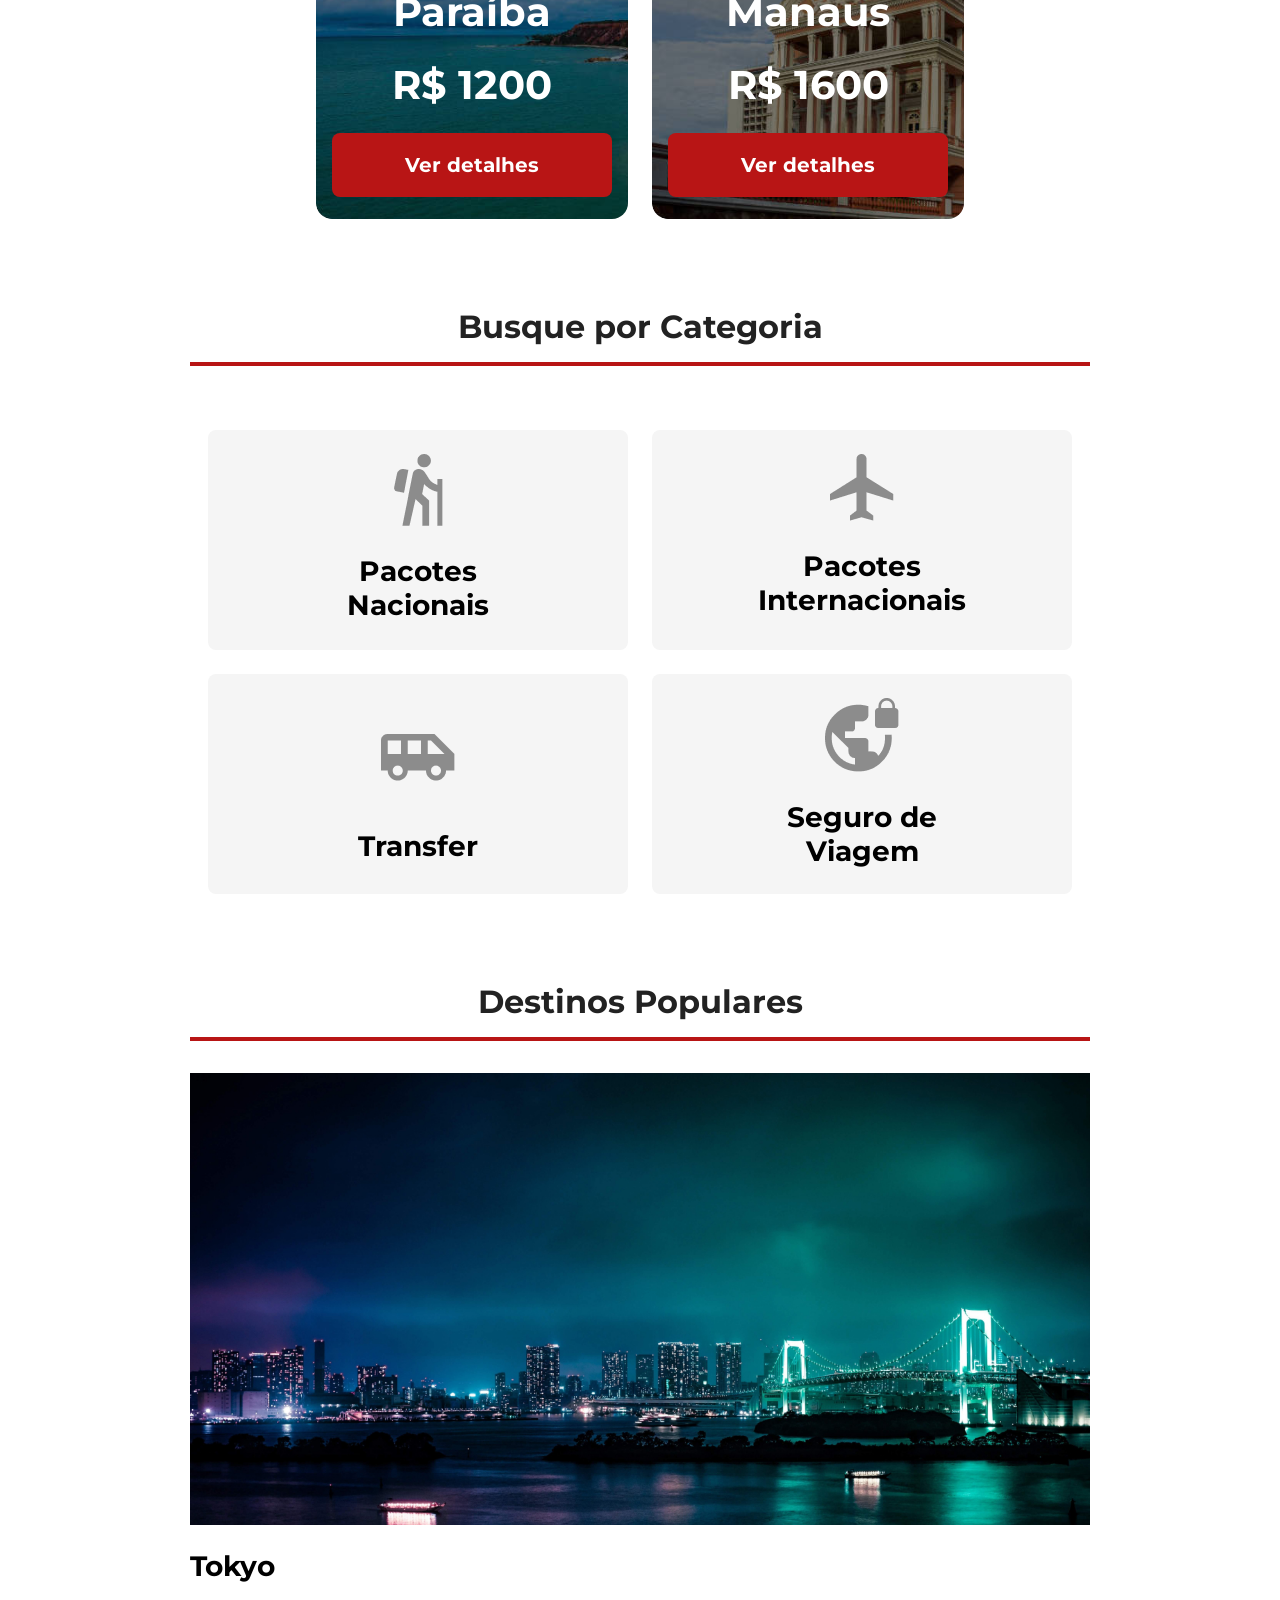
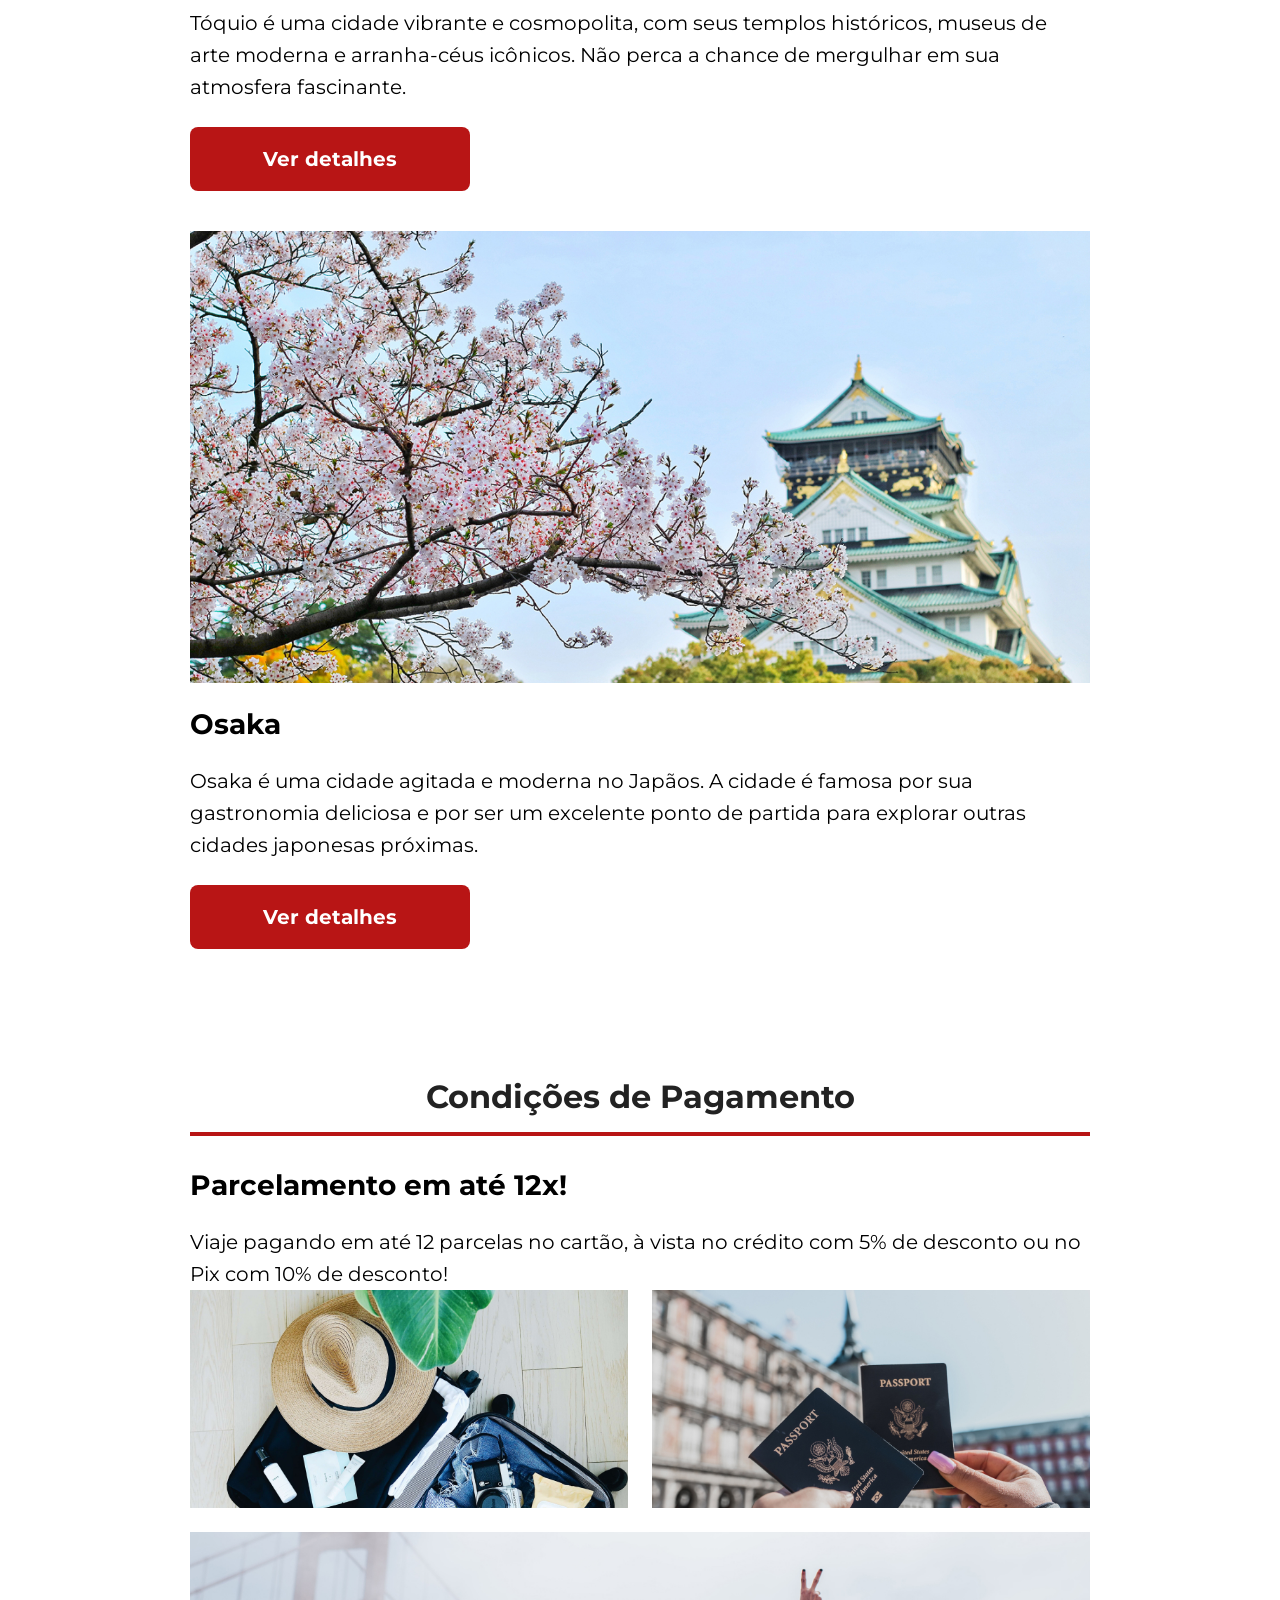
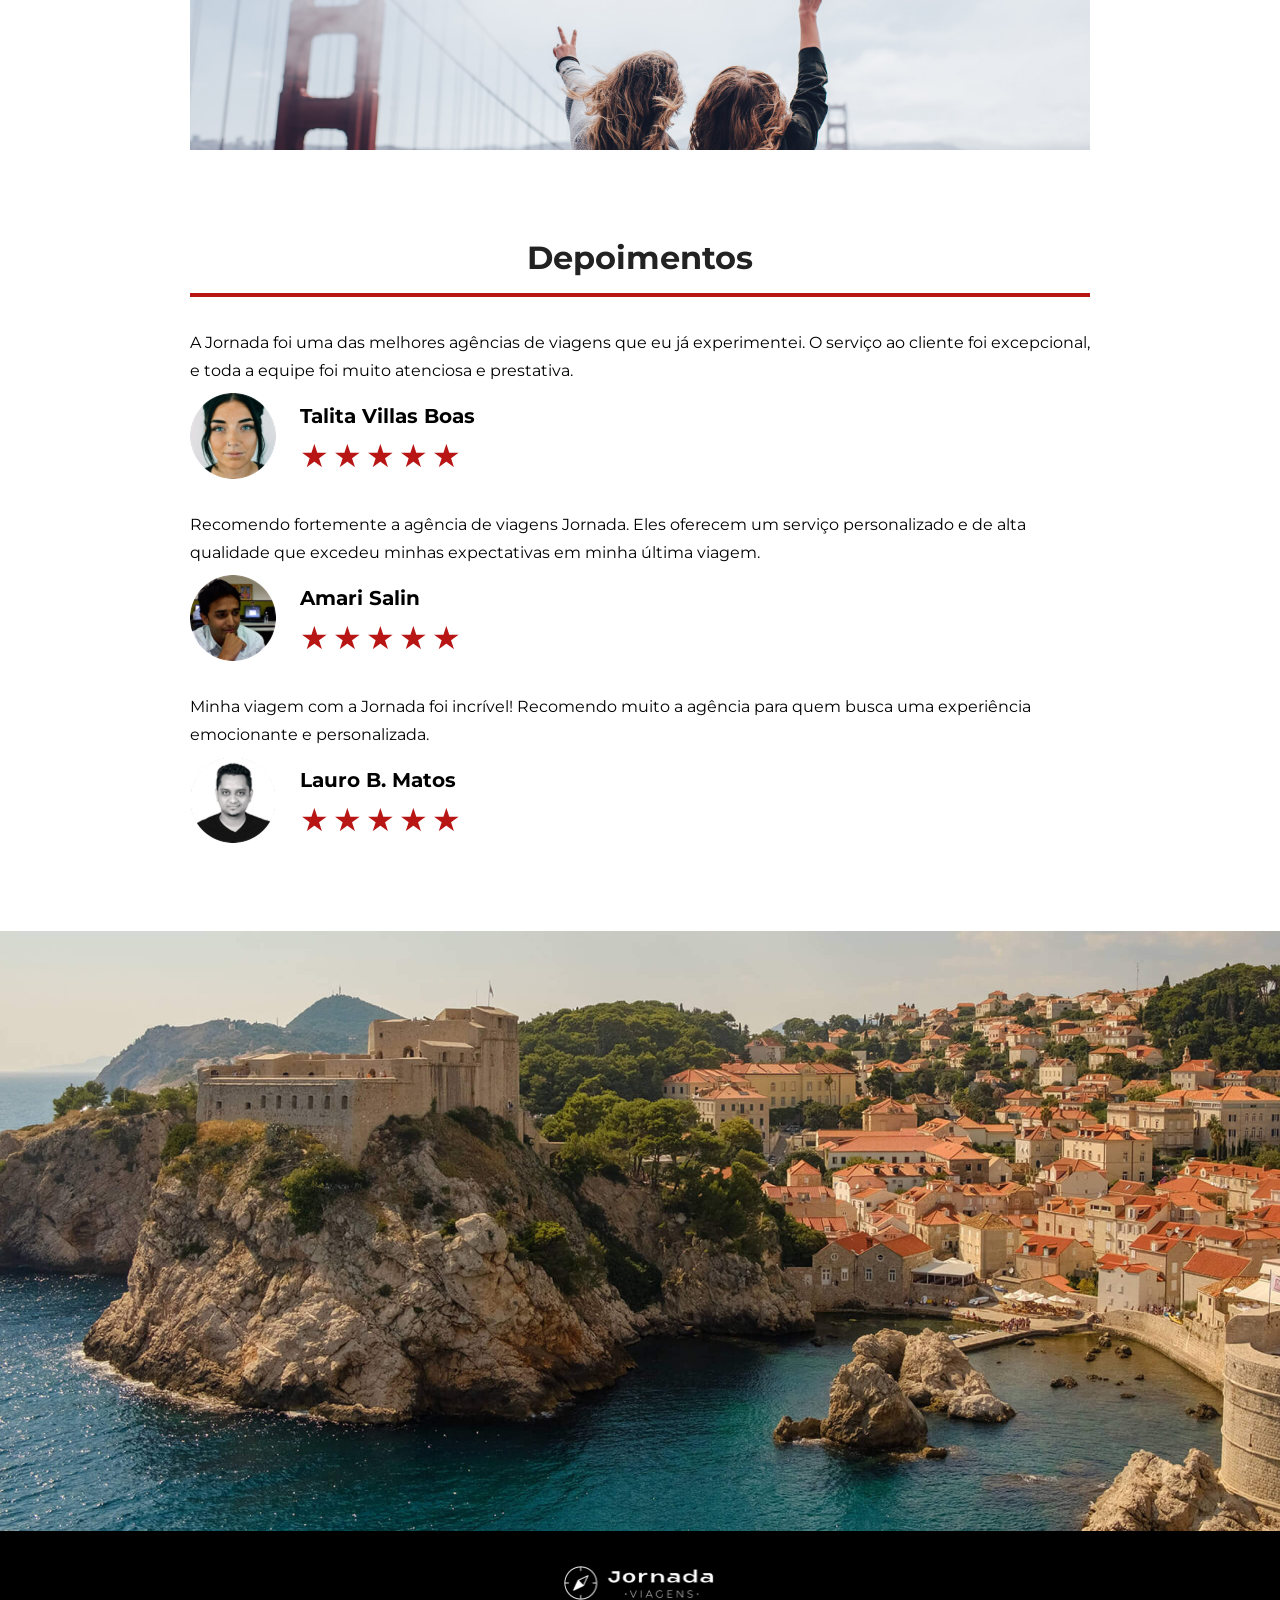
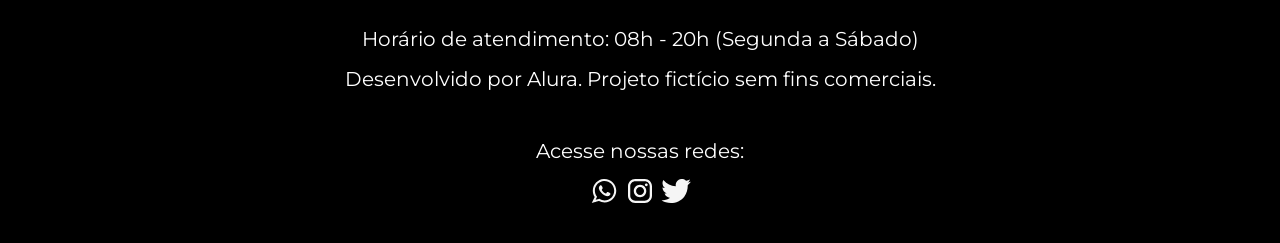
==== commit a04ae0a1: "Finaliza footer" ====
--- a/index.html
+++ b/index.html
@@ -250,7 +250,7 @@
     </section>
 
     <section class="main-footer">
-      <div>
+      <div class="footer-content">
       <img class="logo-footer" src="img/logo-branco.png" alt="logo branco da jornada viagens">
       <p>Horário de atendimento: 08h - 20h (Segunda a Sábado)</p>
       <p>Desenvolvido por Alura. Projeto fictício sem fins comerciais.</p>
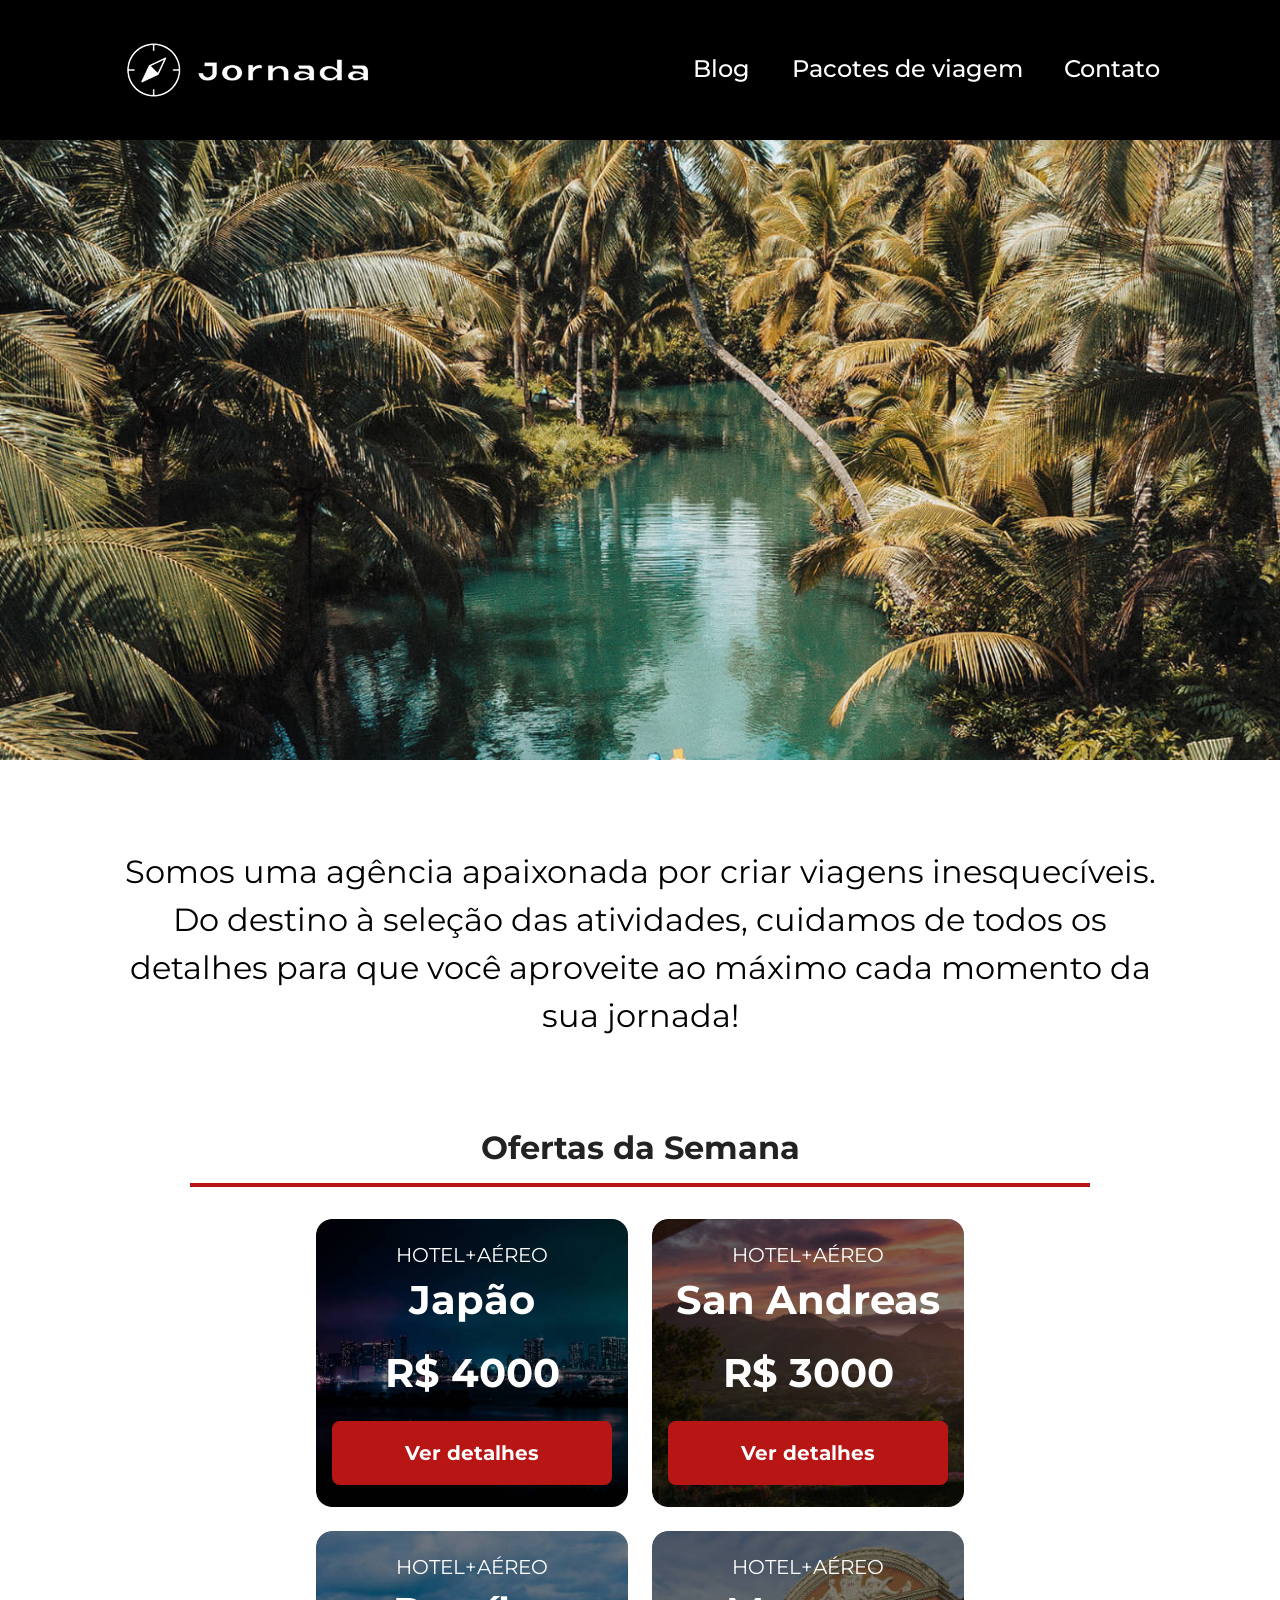
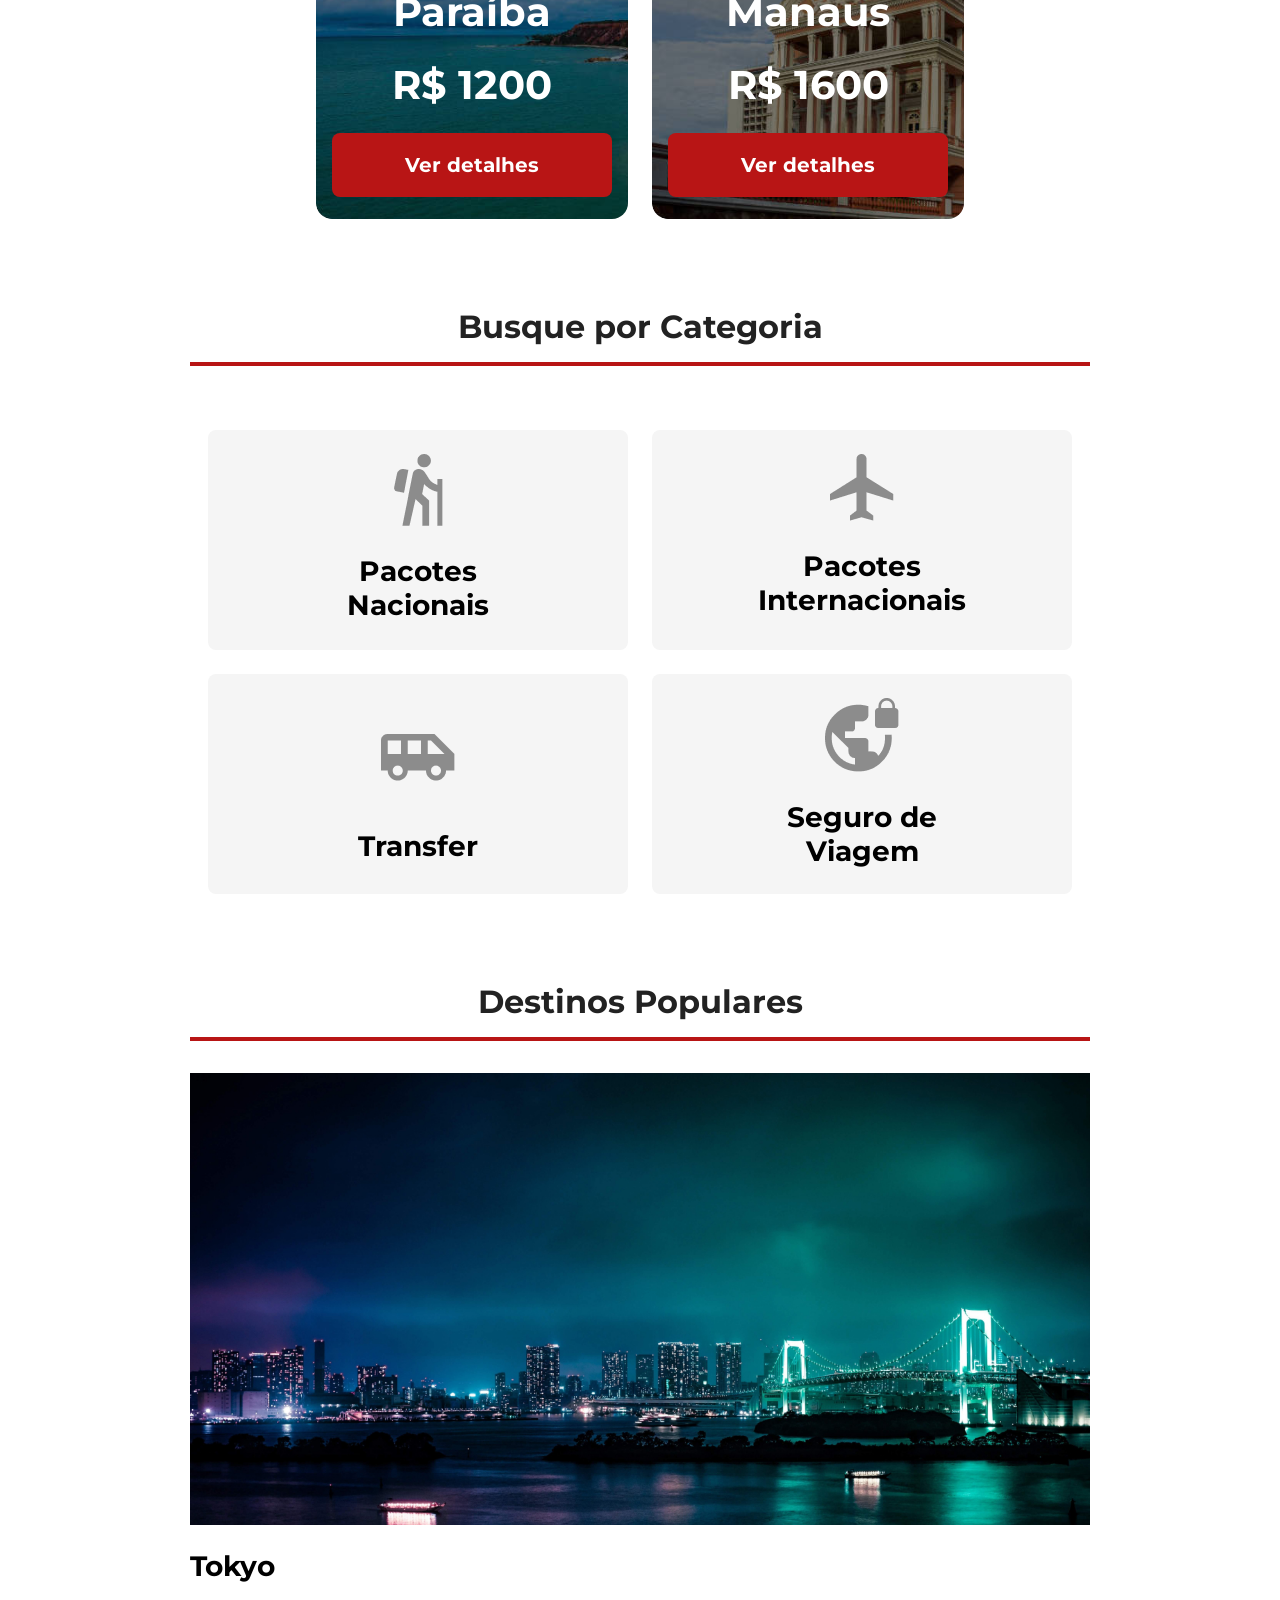
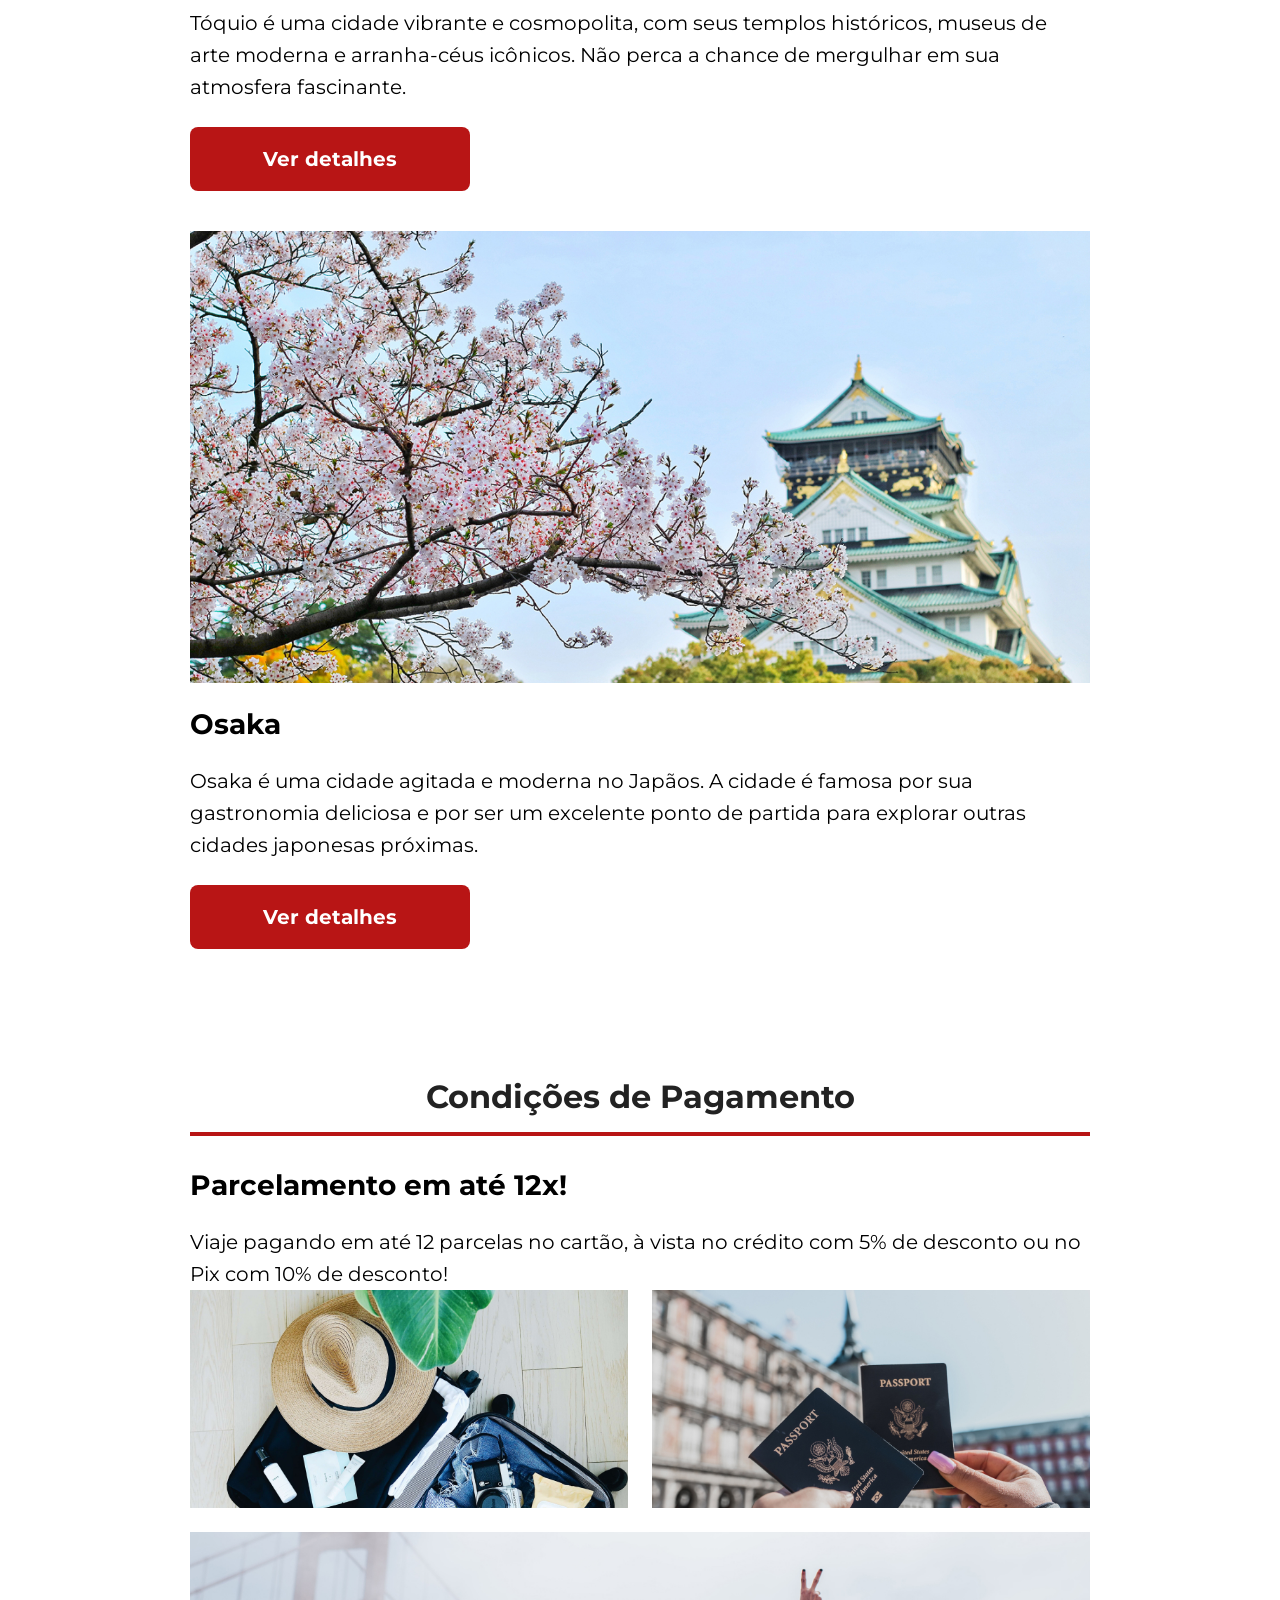
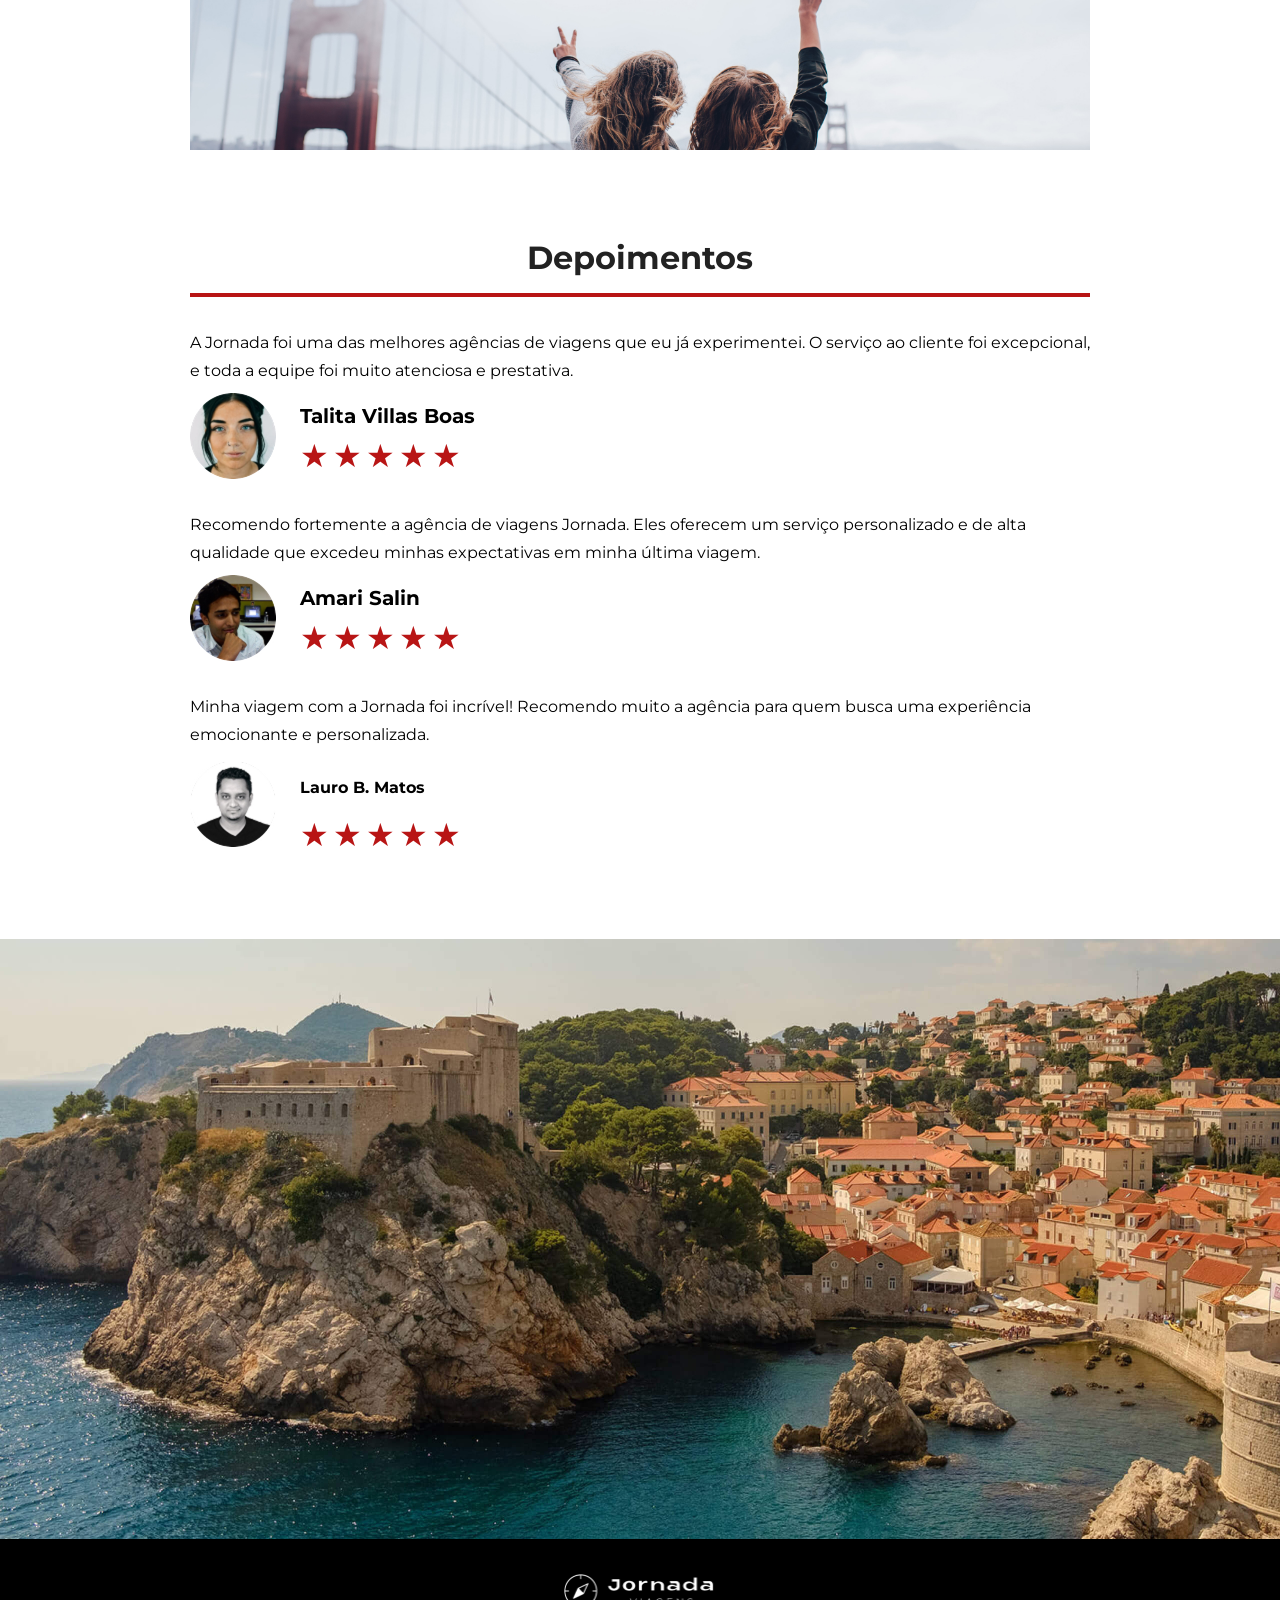
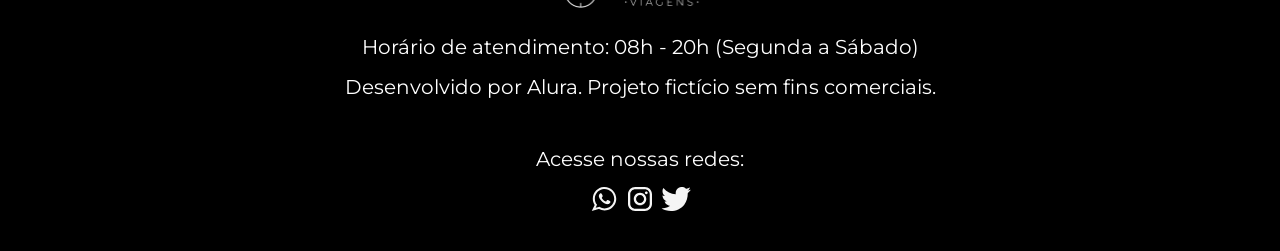
==== commit 206a30bc: "Melhoris de acessibilidade" ====
--- a/index.html
+++ b/index.html
@@ -137,7 +137,7 @@
         <article class="item">
             <header>
             <div class="img-item tokyo"></div>
-            <h4 class="content-title">Tokyo</h4>
+            <h3 class="content-title">Tokyo</h3>
             </header>
             <p class="content-text">Tóquio é uma cidade vibrante e cosmopolita, com seus templos históricos, museus de arte moderna e arranha-céus icônicos. Não perca a chance de mergulhar em sua atmosfera fascinante.</p>
             <footer>
@@ -148,7 +148,7 @@
         <article class="item">
             <header>
             <div class="img-item osaka"></div>
-            <h4 class="content-title">Osaka</h4>
+            <h3 class="content-title">Osaka</h3>
             </header>
             <p class="content-text">Osaka é uma cidade agitada e moderna no Japãos. A cidade é famosa por sua gastronomia deliciosa e por ser um excelente ponto de partida para explorar outras cidades japonesas próximas.</p>
             <footer>
@@ -193,7 +193,7 @@
           <footer>
             <img src="img/avatar-talita.jpg" alt="imagem de perfil da cliente Talita Villas Boas">
             <div class="profile-content">
-              <h4>Talita Villas Boas</h4>
+            <h3>Talita Villas Boas</h3>
               <div class="rating">
                 <span class="star">★</span>
                 <span class="star">★</span>
@@ -212,7 +212,7 @@
           <footer>
             <img src="img/avatar-amari.jpg" alt="imagem de perfil da cliente Amari Salin">
             <div class="profile-content">
-              <h4>Amari Salin</h4>
+              <h3>Amari Salin</h3>
               <div class="rating">
                 <span class="star">★</span>
                 <span class="star">★</span>
